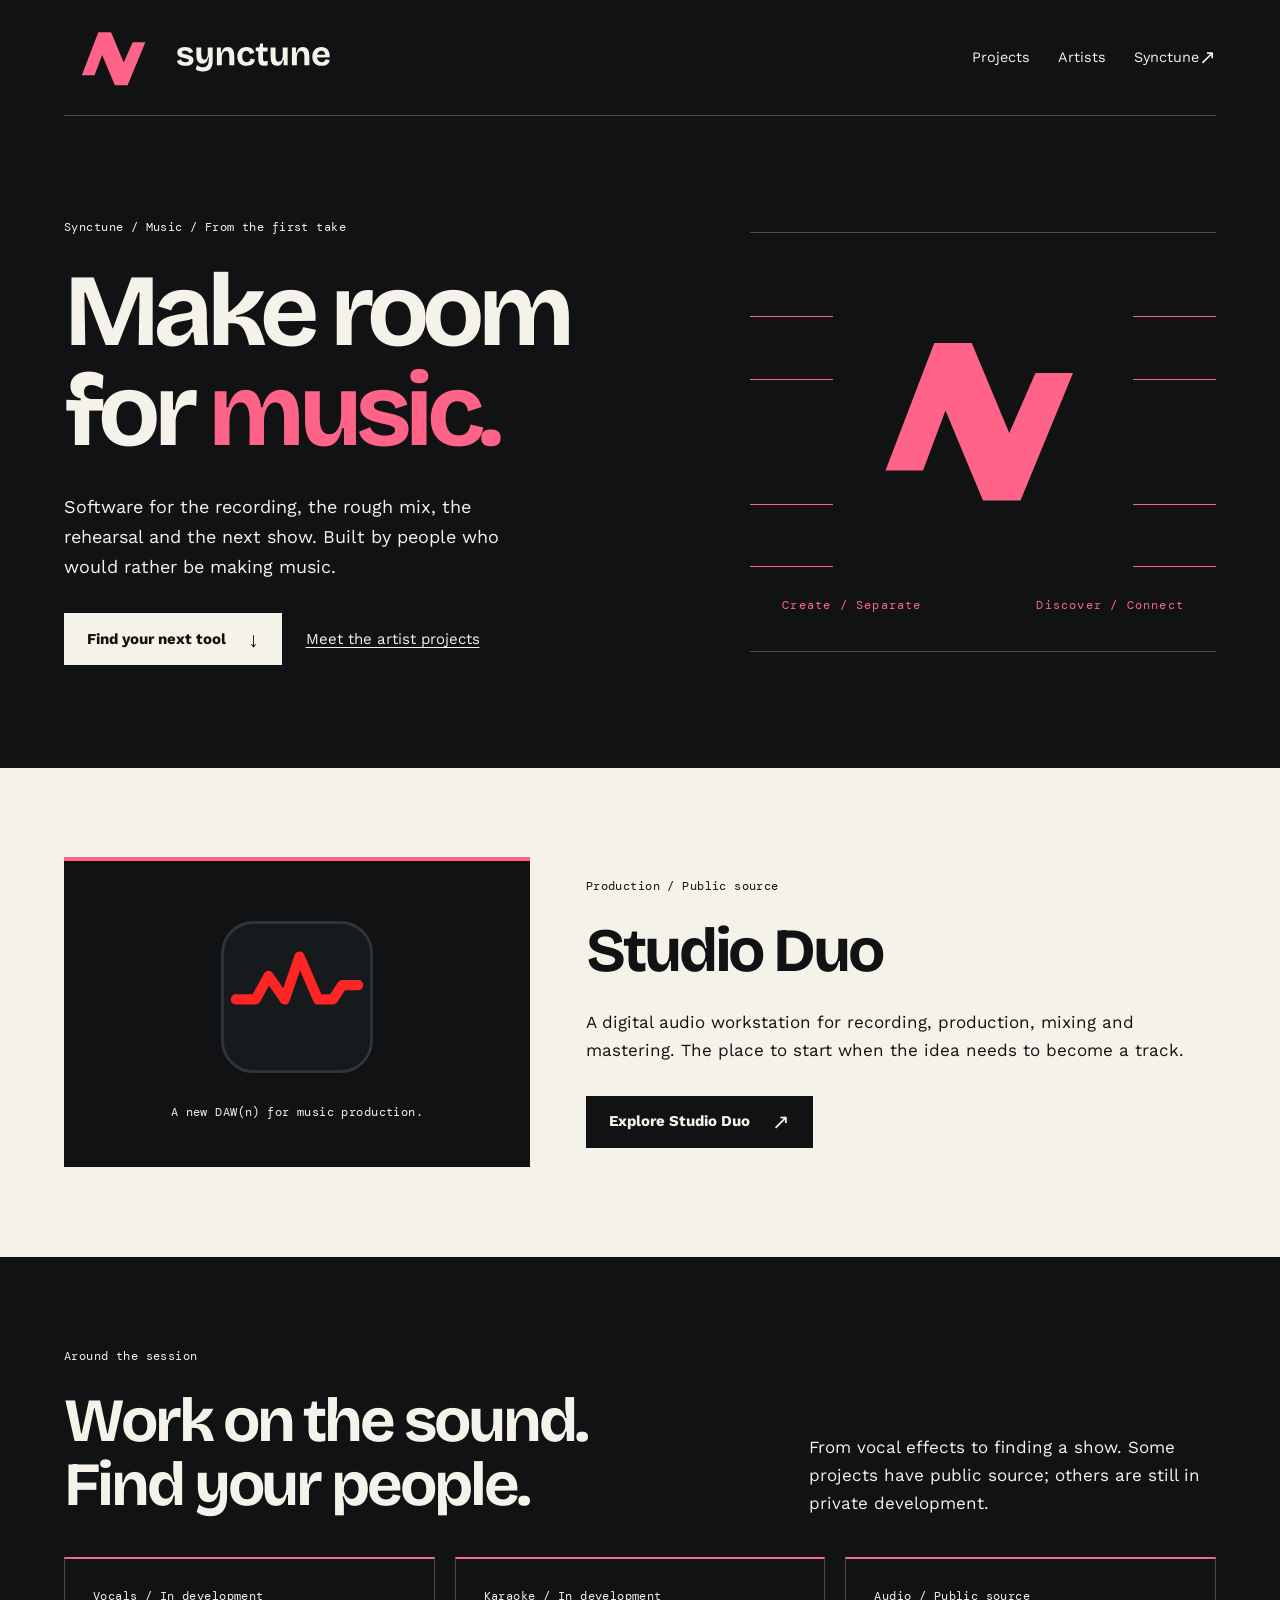
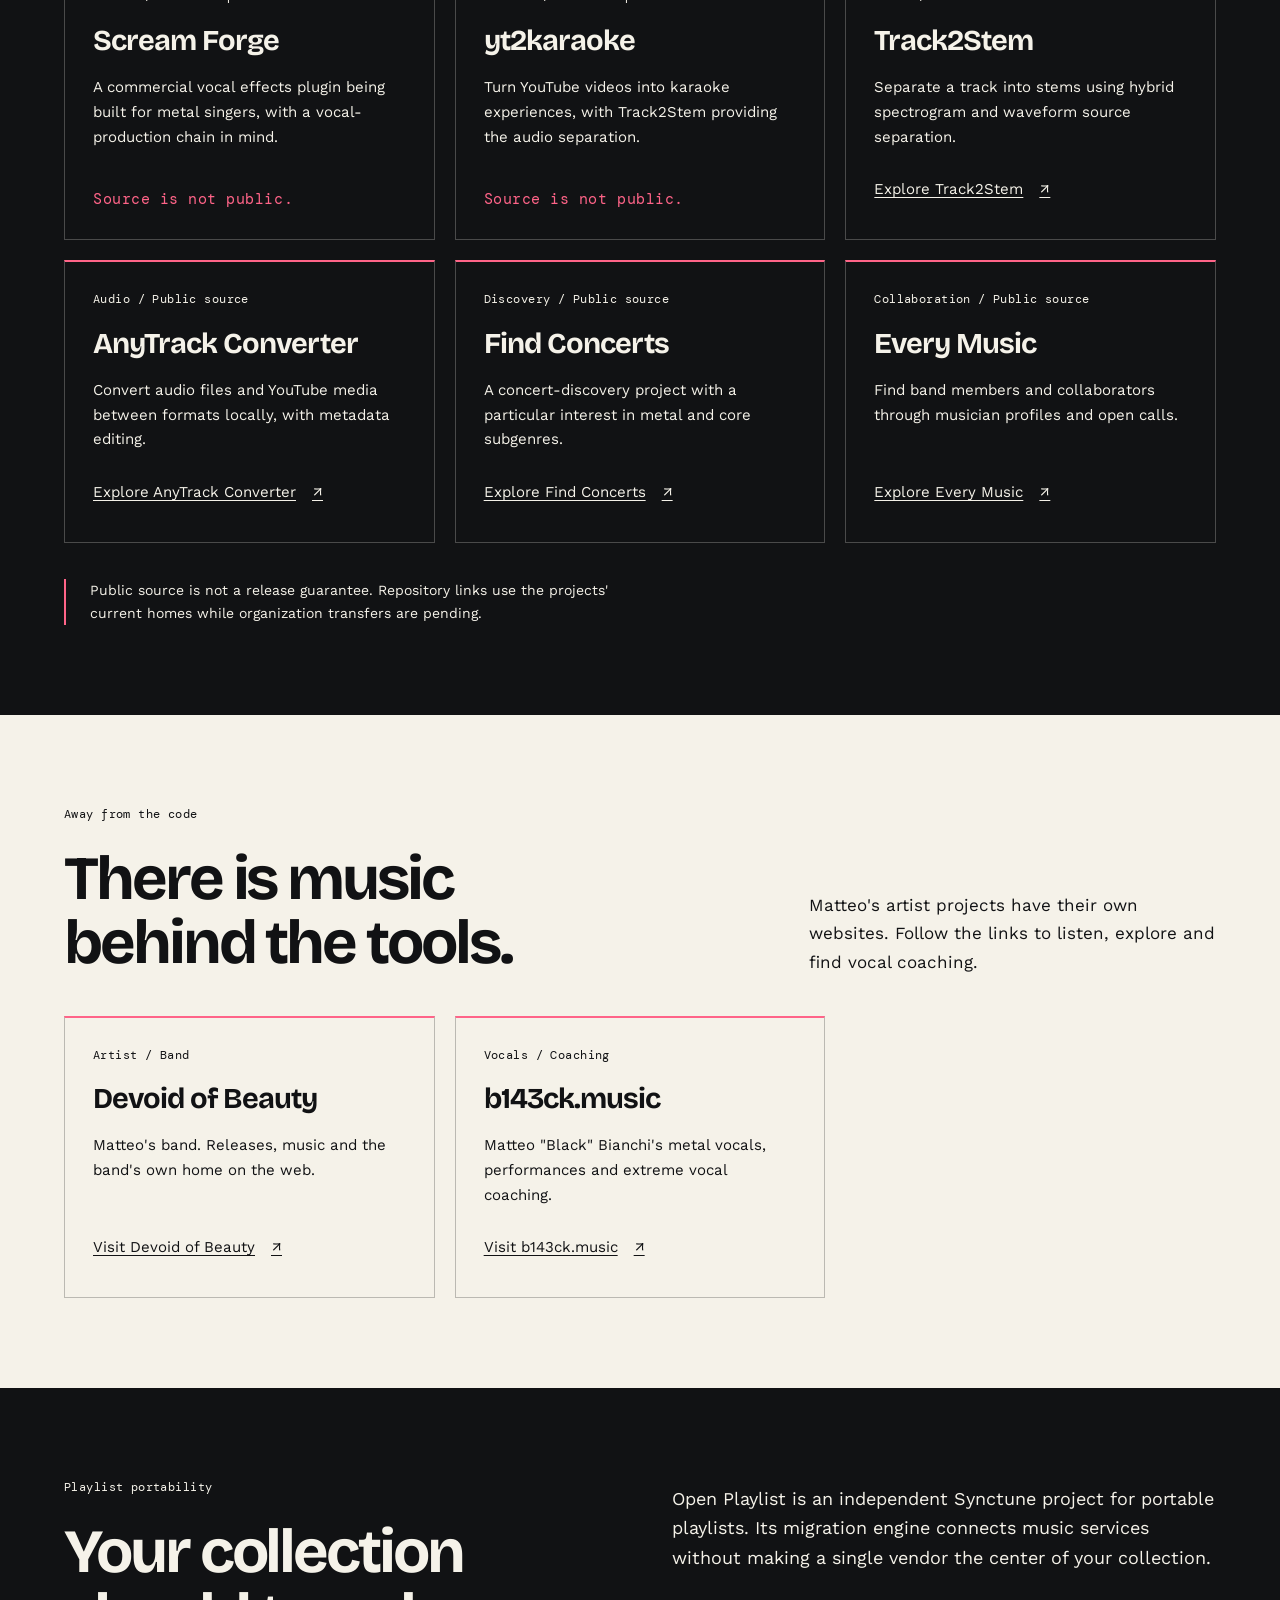
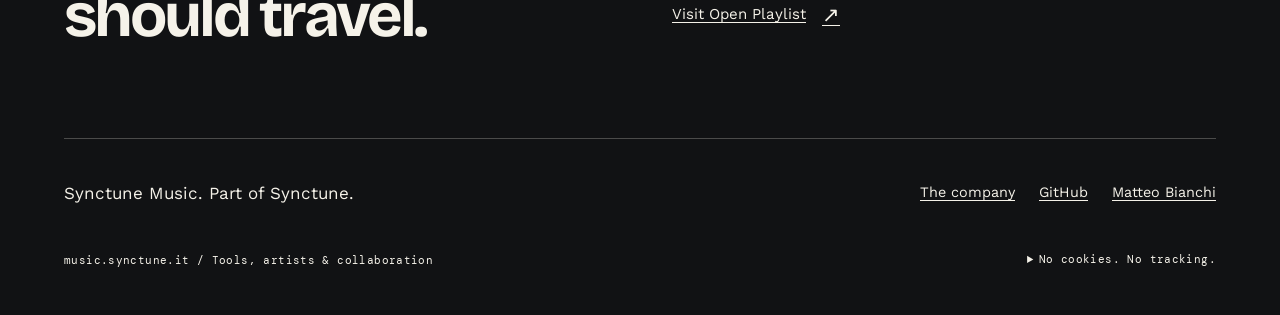
==== index.html @ 40829e93 "Keep branch website focused on its own work" ====
<!doctype html>
<html lang="en">
<head>
  <meta charset="utf-8">
  <meta name="viewport" content="width=device-width, initial-scale=1">
  <meta name="description" content="Synctune Music: software for recording, vocals, stems, concert discovery and collaboration, alongside Matteo Bianchi's artist projects.">
  <meta name="theme-color" content="#111214">
  <meta property="og:type" content="website">
  <meta property="og:title" content="Synctune Music | From the first take">
  <meta property="og:description" content="Tools for making music and finding the people around it. A branch of Synctune.">
  <meta property="og:url" content="https://music.synctune.it/">
  <meta property="og:image" content="https://music.synctune.it/assets/social.png">
  <meta property="og:image:alt" content="Synctune Music's coral Cross-rhythm symbol and wordmark.">
  <link rel="canonical" href="https://music.synctune.it/">
  <link rel="icon" href="assets/favicon.svg" type="image/svg+xml">
  <link rel="apple-touch-icon" href="assets/apple-touch-icon.png">
  <link rel="stylesheet" href="assets/styles.css">
  <link rel="stylesheet" href="assets/brand.css">
  <link rel="preload" href="assets/fonts/BricolageGrotesque-Bold.ttf" as="font" type="font/ttf" crossorigin>
  <title>Synctune Music | From the first take</title>
</head>
<body>
  <a class="skip-link" href="#main">Skip to content</a>
  <header class="site-header wrap">
    <a class="brand" href="index.html"><img src="assets/logo.svg" alt="Synctune Music home" width="881" height="320"></a>
    <nav class="site-nav" aria-label="Main navigation"><a href="#projects">Projects</a><a href="#artists">Artists</a><a href="https://synctune.it">Synctune <span class="arrow" aria-hidden="true">&#8599;</span></a></nav>
  </header>
  <main id="main" tabindex="-1">
    <section class="branch-hero wrap" aria-labelledby="hero-title">
      <div class="hero-copy"><p class="eyebrow">Synctune / Music / From the first take</p><h1 id="hero-title">Make room<br>for <span class="accent">music.</span></h1><p>Software for the recording, the rough mix, the rehearsal and the next show. Built by people who would rather be making music.</p><div class="actions"><a class="button" href="#projects">Find your next tool <span class="arrow" aria-hidden="true">&#8595;</span></a><a class="text-link" href="#artists">Meet the artist projects</a></div></div>
      <div class="hero-art cross-rhythm" aria-hidden="true"><img src="assets/symbol.svg" alt="" width="320" height="320"><div class="art-caption music-label"><span>Create / Separate</span><span>Discover / Connect</span></div></div>
    </section>
    <section id="projects" class="section light" aria-labelledby="studio-title">
      <div class="feature wrap">
        <div class="feature-art" aria-hidden="true"><img src="assets/projects/studio-duo.svg" alt="" width="1024" height="1024"><p class="meta">A new DAW(n) for music production.</p></div>
        <div class="feature-copy"><p class="eyebrow">Production / Public source</p><h2 id="studio-title">Studio Duo</h2><p>A digital audio workstation for recording, production, mixing and mastering. The place to start when the idea needs to become a track.</p><div class="actions"><a class="button" href="https://github.com/mbianchidev/studio-duo">Explore Studio Duo <span class="arrow" aria-hidden="true">&#8599;</span></a></div></div>
      </div>
    </section>
    <section class="section wrap" aria-labelledby="tools-title">
      <div class="section-heading"><div><p class="eyebrow">Around the session</p><h2 id="tools-title">Work on the sound.<br>Find your people.</h2></div><p>From vocal effects to finding a show. Some projects have public source; others are still in private development.</p></div>
      <div class="cards">
        <article class="card"><p class="meta">Vocals / In development</p><h3>Scream Forge</h3><p>A commercial vocal effects plugin being built for metal singers, with a vocal-production chain in mind.</p><p class="availability">Source is not public.</p></article>
        <article class="card"><p class="meta">Karaoke / In development</p><h3>yt2karaoke</h3><p>Turn YouTube videos into karaoke experiences, with Track2Stem providing the audio separation.</p><p class="availability">Source is not public.</p></article>
        <article class="card"><p class="meta">Audio / Public source</p><h3>Track2Stem</h3><p>Separate a track into stems using hybrid spectrogram and waveform source separation.</p><a class="text-link" href="https://github.com/mbianchidev/track2stem">Explore Track2Stem <span aria-hidden="true">&#8599;</span></a></article>
        <article class="card"><p class="meta">Audio / Public source</p><h3>AnyTrack Converter</h3><p>Convert audio files and YouTube media between formats locally, with metadata editing.</p><a class="text-link" href="https://github.com/mbianchidev/anytrack-converter">Explore AnyTrack Converter <span aria-hidden="true">&#8599;</span></a></article>
        <article class="card"><p class="meta">Discovery / Public source</p><h3>Find Concerts</h3><p>A concert-discovery project with a particular interest in metal and core subgenres.</p><a class="text-link" href="https://github.com/mbianchidev/find-concerts-io">Explore Find Concerts <span aria-hidden="true">&#8599;</span></a></article>
        <article class="card"><p class="meta">Collaboration / Public source</p><h3>Every Music</h3><p>Find band members and collaborators through musician profiles and open calls.</p><a class="text-link" href="https://github.com/mbianchidev/every-music">Explore Every Music <span aria-hidden="true">&#8599;</span></a></article>
      </div>
      <p class="note">Public source is not a release guarantee. Repository links use the projects' current homes while organization transfers are pending.</p>
    </section>
    <section id="artists" class="section light" aria-labelledby="artists-title">
      <div class="wrap"><div class="section-heading"><div><p class="eyebrow">Away from the code</p><h2 id="artists-title">There is music<br>behind the tools.</h2></div><p>Matteo's artist projects have their own websites. Follow the links to listen, explore and find vocal coaching.</p></div>
        <div class="cards">
          <article class="card"><p class="meta">Artist / Band</p><h3>Devoid of Beauty</h3><p>Matteo's band. Releases, music and the band's own home on the web.</p><a class="text-link" href="https://devoidofbeauty.com">Visit Devoid of Beauty <span aria-hidden="true">&#8599;</span></a></article>
          <article class="card"><p class="meta">Vocals / Coaching</p><h3>b143ck.music</h3><p>Matteo "Black" Bianchi's metal vocals, performances and extreme vocal coaching.</p><a class="text-link" href="https://synctune-music.github.io/b143ck.music/">Visit b143ck.music <span aria-hidden="true">&#8599;</span></a></article>
        </div>
      </div>
    </section>
    <section class="section wrap" aria-labelledby="playlist-title">
      <div class="split"><div><p class="eyebrow">Playlist portability</p><h2 id="playlist-title">Your collection<br>should travel.</h2></div><div class="split-copy"><p>Open Playlist is an independent Synctune project for portable playlists. Its migration engine connects music services without making a single vendor the center of your collection.</p><a class="text-link" href="https://playlist.synctune.it">Visit Open Playlist <span class="arrow" aria-hidden="true">&#8599;</span></a></div></div>
    </section>
  </main>
  <footer class="site-footer wrap">
    <div class="footer-top"><p>Synctune Music. Part of Synctune.</p><nav class="footer-links" aria-label="Footer navigation"><a href="https://synctune.it">The company</a><a href="https://github.com/synctune-music">GitHub</a><a href="https://mbianchi.dev">Matteo Bianchi</a></nav></div>
    <div class="footer-bottom"><span>music.synctune.it / Tools, artists &amp; collaboration</span><details class="privacy"><summary>No cookies. No tracking.</summary><p>No analytics, cookies or embedded audio/video players load on this page. Fonts and artwork are local. Hosting providers may process standard request data; linked music and artist sites follow their own privacy policies.</p></details></div>
  </footer>
</body>
</html>
---- assets/styles.css ----
@font-face {
  font-family: "Bricolage Grotesque";
  src: url("fonts/BricolageGrotesque-Bold.ttf") format("truetype");
  font-weight: 700;
  font-style: normal;
  font-display: swap;
}

@font-face {
  font-family: "Work Sans";
  src: url("fonts/WorkSans-Regular.ttf") format("truetype");
  font-weight: 400;
  font-style: normal;
  font-display: swap;
}

@font-face {
  font-family: "Work Sans";
  src: url("fonts/WorkSans-Bold.ttf") format("truetype");
  font-weight: 700;
  font-style: normal;
  font-display: swap;
}

@font-face {
  font-family: "DM Mono";
  src: url("fonts/DMMono-Regular.ttf") format("truetype");
  font-weight: 400;
  font-style: normal;
  font-display: swap;
}

:root {
  color-scheme: dark;
  --ink: #111214;
  --paper: #F5F2E9;
  --rule: rgb(245 242 233 / 25%);
  --gutter: clamp(20px, 5vw, 80px);
  font-family: "Work Sans", sans-serif;
  font-synthesis: none;
  color: var(--paper);
  background: var(--ink);
}

* { box-sizing: border-box; }

html { scroll-padding-top: 24px; }

body {
  margin: 0;
  font-size: 17px;
  line-height: 1.65;
}

::selection {
  color: var(--ink);
  background: var(--signal);
}

a {
  color: inherit;
  text-underline-offset: 0.22em;
  text-decoration-thickness: 1px;
}

:focus-visible {
  outline: 3px solid currentColor;
  outline-offset: 6px;
}

img {
  display: block;
  max-width: 100%;
  height: auto;
}

h1,
h2,
h3,
p,
figure { margin: 0; }

h1,
h2,
h3 {
  font-family: "Bricolage Grotesque", sans-serif;
  font-weight: 700;
  text-wrap: balance;
}

h1 {
  font-size: clamp(3.75rem, 8vw, 7.5rem);
  line-height: 0.98;
  letter-spacing: -0.065em;
}

h2 {
  font-size: clamp(2.4rem, 4.8vw, 4.5rem);
  line-height: 1.04;
  letter-spacing: -0.05em;
}

h3 {
  font-size: 1.8rem;
  line-height: 1.12;
  letter-spacing: -0.035em;
}

p { max-width: 62ch; }
p + p { margin-top: 1rem; }

.wrap {
  width: min(1280px, calc(100% - var(--gutter) * 2));
  margin-inline: auto;
}

.skip-link {
  position: absolute;
  z-index: 10;
  top: 12px;
  left: var(--gutter);
  padding: 12px 20px;
  color: var(--ink);
  background: var(--paper);
  transform: translateY(-160%);
}

.skip-link:focus { transform: none; }

.site-header {
  display: flex;
  justify-content: space-between;
  align-items: center;
  gap: 20px;
  min-height: 116px;
  border-bottom: 1px solid var(--rule);
}

.brand {
  display: block;
  flex: 0 0 auto;
  width: 280px;
}

.site-nav {
  display: flex;
  flex-wrap: wrap;
  align-items: center;
  gap: 8px 28px;
}

.site-nav a,
.footer-links a {
  display: inline-flex;
  align-items: center;
  min-height: 44px;
  font-size: 0.9rem;
}

.site-nav a { text-decoration: none; }
.site-nav a:hover { color: var(--signal); text-decoration: underline; }

.eyebrow,
.meta,
.art-caption,
.availability,
.footer-bottom {
  font-family: "DM Mono", monospace;
  font-size: 0.75rem;
  font-weight: 400;
  letter-spacing: 0.035em;
  line-height: 1.6;
}

.eyebrow { margin-bottom: 24px; }
.accent { color: var(--signal); }

.branch-hero {
  display: grid;
  grid-template-columns: 1.15fr 0.85fr;
  align-items: center;
  gap: 56px;
  padding-block: clamp(56px, 8vw, 112px);
}

.hero-copy > p:not(.eyebrow) {
  max-width: 44ch;
  margin-top: 30px;
  font-size: 1.125rem;
}

.actions {
  display: flex;
  align-items: center;
  flex-wrap: wrap;
  gap: 12px 24px;
  margin-top: 32px;
}

.button {
  display: inline-flex;
  align-items: center;
  justify-content: center;
  gap: 22px;
  min-height: 52px;
  padding: 12px 22px;
  border: 1px solid var(--paper);
  color: var(--ink);
  background: var(--paper);
  font-size: 0.94rem;
  font-weight: 700;
  line-height: 1.4;
  text-decoration: none;
}

.button:hover {
  border-color: var(--signal);
  background: var(--signal);
}

.light .button {
  border-color: var(--ink);
  color: var(--paper);
  background: var(--ink);
}

.light .button:hover {
  color: var(--ink);
  background: var(--paper);
}

.text-link {
  display: inline-flex;
  align-items: center;
  gap: 16px;
  min-height: 44px;
  font-size: 0.94rem;
}

.arrow {
  display: inline-block;
  flex: 0 0 auto;
  font-family: sans-serif;
  font-size: 1.4em;
  line-height: 1;
}

.hero-art {
  position: relative;
  display: flex;
  flex-direction: column;
  align-items: center;
  justify-content: center;
  min-height: 420px;
  padding: 32px;
  border-block: 1px solid var(--rule);
  isolation: isolate;
}

.hero-art > img {
  z-index: 1;
  width: min(100%, 300px);
}

.art-caption {
  z-index: 1;
  display: flex;
  justify-content: space-between;
  flex-wrap: wrap;
  gap: 12px;
  width: 100%;
  margin-top: 28px;
}

.section { padding-block: clamp(56px, 7vw, 96px); }

.light {
  color-scheme: light;
  --rule: rgb(17 18 20 / 25%);
  color: var(--ink);
  background: var(--paper);
}

.section-heading {
  display: flex;
  align-items: end;
  justify-content: space-between;
  gap: 32px;
  margin-bottom: 40px;
}

.section-heading h2 { max-width: 17ch; }
.section-heading > p { max-width: 37ch; }

.feature {
  display: grid;
  grid-template-columns: 0.85fr 1.15fr;
  align-items: center;
  gap: 56px;
}

.feature-art {
  display: flex;
  flex-direction: column;
  align-items: center;
  justify-content: center;
  min-height: 310px;
  padding: 32px;
  border-top: 4px solid var(--signal);
  color: var(--paper);
  background: var(--ink);
}

.feature-art img { width: 180px; }
.feature-art .meta { margin-top: 16px; }

.feature-type {
  color: var(--signal);
  font-family: "Bricolage Grotesque", sans-serif;
  font-size: clamp(5rem, 12vw, 10rem);
  line-height: 1;
  letter-spacing: -0.07em;
}

.feature-copy h2 { margin-bottom: 24px; }
.feature-copy .meta { margin-bottom: 16px; }

.cards {
  display: grid;
  grid-template-columns: repeat(3, minmax(0, 1fr));
  gap: 20px;
}

.card {
  display: flex;
  flex-direction: column;
  align-items: start;
  gap: 18px;
  min-height: 272px;
  padding: 28px;
  border: 1px solid var(--rule);
  border-top: 2px solid var(--signal);
}

.card h3 { overflow-wrap: anywhere; }
.card p:not(.meta) { font-size: 0.94rem; }
.card > a,
.card > .availability { margin-top: auto; }
.availability { padding-top: 8px; color: var(--signal); }
.light .availability { color: var(--ink); }

.split {
  display: grid;
  grid-template-columns: 1fr 1fr;
  gap: 64px;
  align-items: start;
}

.split h2 { max-width: 14ch; }
.split-copy { padding-top: 6px; }
.split-copy > p { font-size: 1.125rem; }
.split-copy .text-link { margin-top: 20px; }

.note {
  margin-top: 36px;
  padding-left: 24px;
  border-left: 2px solid var(--signal);
  font-size: 0.875rem;
}

.service-list {
  display: grid;
  grid-template-columns: 1fr 1fr;
  gap: 0 40px;
  padding: 0;
  margin: 32px 0 0;
  list-style: none;
}

.service-list li {
  padding-block: 18px;
  border-top: 1px solid var(--rule);
}

.service-list strong {
  display: block;
  font-family: "Bricolage Grotesque", sans-serif;
  font-size: 1.25rem;
  line-height: 1.3;
}

.service-list span { display: block; margin-top: 8px; font-size: 0.94rem; }

.contact-band {
  display: flex;
  align-items: center;
  flex-wrap: wrap;
  justify-content: space-between;
  gap: 32px;
  padding-block: 48px;
  border-top: 1px solid var(--rule);
}

.contact-band h2 { max-width: 17ch; }

.site-footer {
  padding-block: 32px;
  border-top: 1px solid var(--rule);
}

.footer-top,
.footer-bottom {
  display: flex;
  flex-wrap: wrap;
  justify-content: space-between;
  align-items: center;
  gap: 16px 32px;
}

.footer-top { margin-bottom: 24px; }
.footer-links { display: flex; flex-wrap: wrap; gap: 4px 24px; }
.footer-bottom { font-size: 0.6875rem; }
.footer-bottom > a { display: inline-flex; align-items: center; min-height: 44px; }

.privacy { max-width: 65ch; }
.privacy summary { cursor: pointer; min-height: 44px; padding-block: 12px; }
.privacy p { margin-block: 8px 20px; font-family: "Work Sans", sans-serif; font-size: 0.875rem; letter-spacing: normal; }

@media (max-width: 1000px) {
  .branch-hero { gap: 32px; }
  h1 { font-size: clamp(3.5rem, 8vw, 6rem); }
  .hero-art { min-height: 350px; padding: 20px; }
  .cards { grid-template-columns: repeat(2, minmax(0, 1fr)); }
  .feature { gap: 32px; }
  .split { gap: 32px; }
}

@media (max-width: 700px) {
  .site-header { flex-direction: column; align-items: start; gap: 0; padding-bottom: 16px; }
  .brand { width: 248px; margin-left: -8px; }
  .site-nav { width: 100%; justify-content: space-between; gap: 8px 16px; }
  .site-nav a { font-size: 0.875rem; }
  .branch-hero { grid-template-columns: 1fr; gap: 44px; }
  h1 { font-size: clamp(3.5rem, 12.5vw, 5.5rem); }
  .hero-art { min-height: 320px; }
  .hero-art > img { width: 220px; }
  .cards,
  .feature,
  .split,
  .service-list { grid-template-columns: 1fr; }
  .section-heading { flex-direction: column; align-items: start; }
  .feature-art { min-height: 260px; }
  .card { min-height: 230px; }
  .contact-band .button { max-width: 100%; }
}

@media (prefers-reduced-motion: no-preference) {
  .button { transition: background-color 160ms ease, border-color 160ms ease; }
}

@media print {
  :root { color-scheme: light; color: #111214; background: white; }
  .site-header, .site-footer, .hero-art { display: none; }
  .branch-hero { display: block; }
  .accent, .availability { color: #111214; }
  .cards { grid-template-columns: 1fr 1fr; }
  .card { break-inside: avoid; border-color: #111214; }
}
---- assets/brand.css ----
:root { --signal: #FF6488; }

.cross-rhythm::before,
.cross-rhythm::after {
  content: "";
  position: absolute;
  z-index: -1;
  inset: 20% 0;
  border-block: 1px solid var(--signal);
}

.cross-rhythm::after { inset-block: 35%; }
.cross-rhythm > img { background: var(--ink); }
.cross-rhythm .art-caption { color: var(--signal); }
.music-label { letter-spacing: 0.1em; }
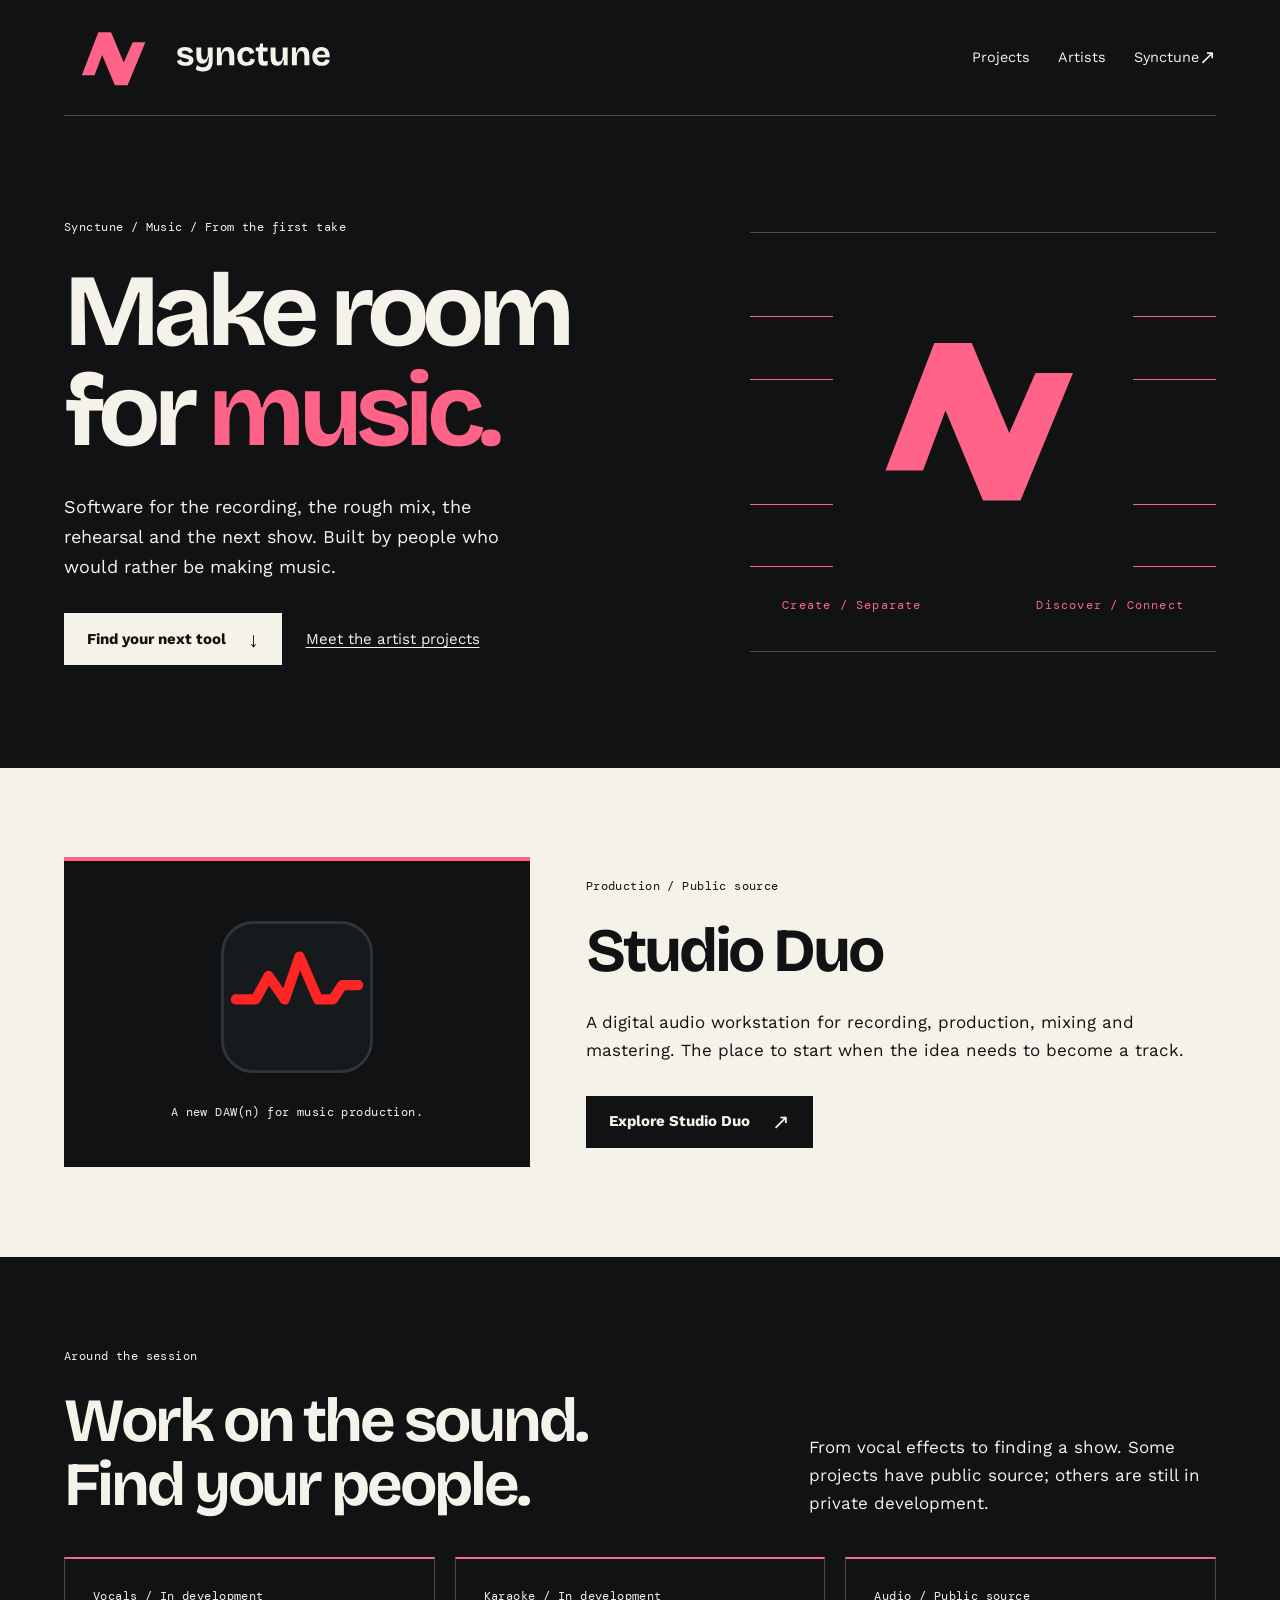
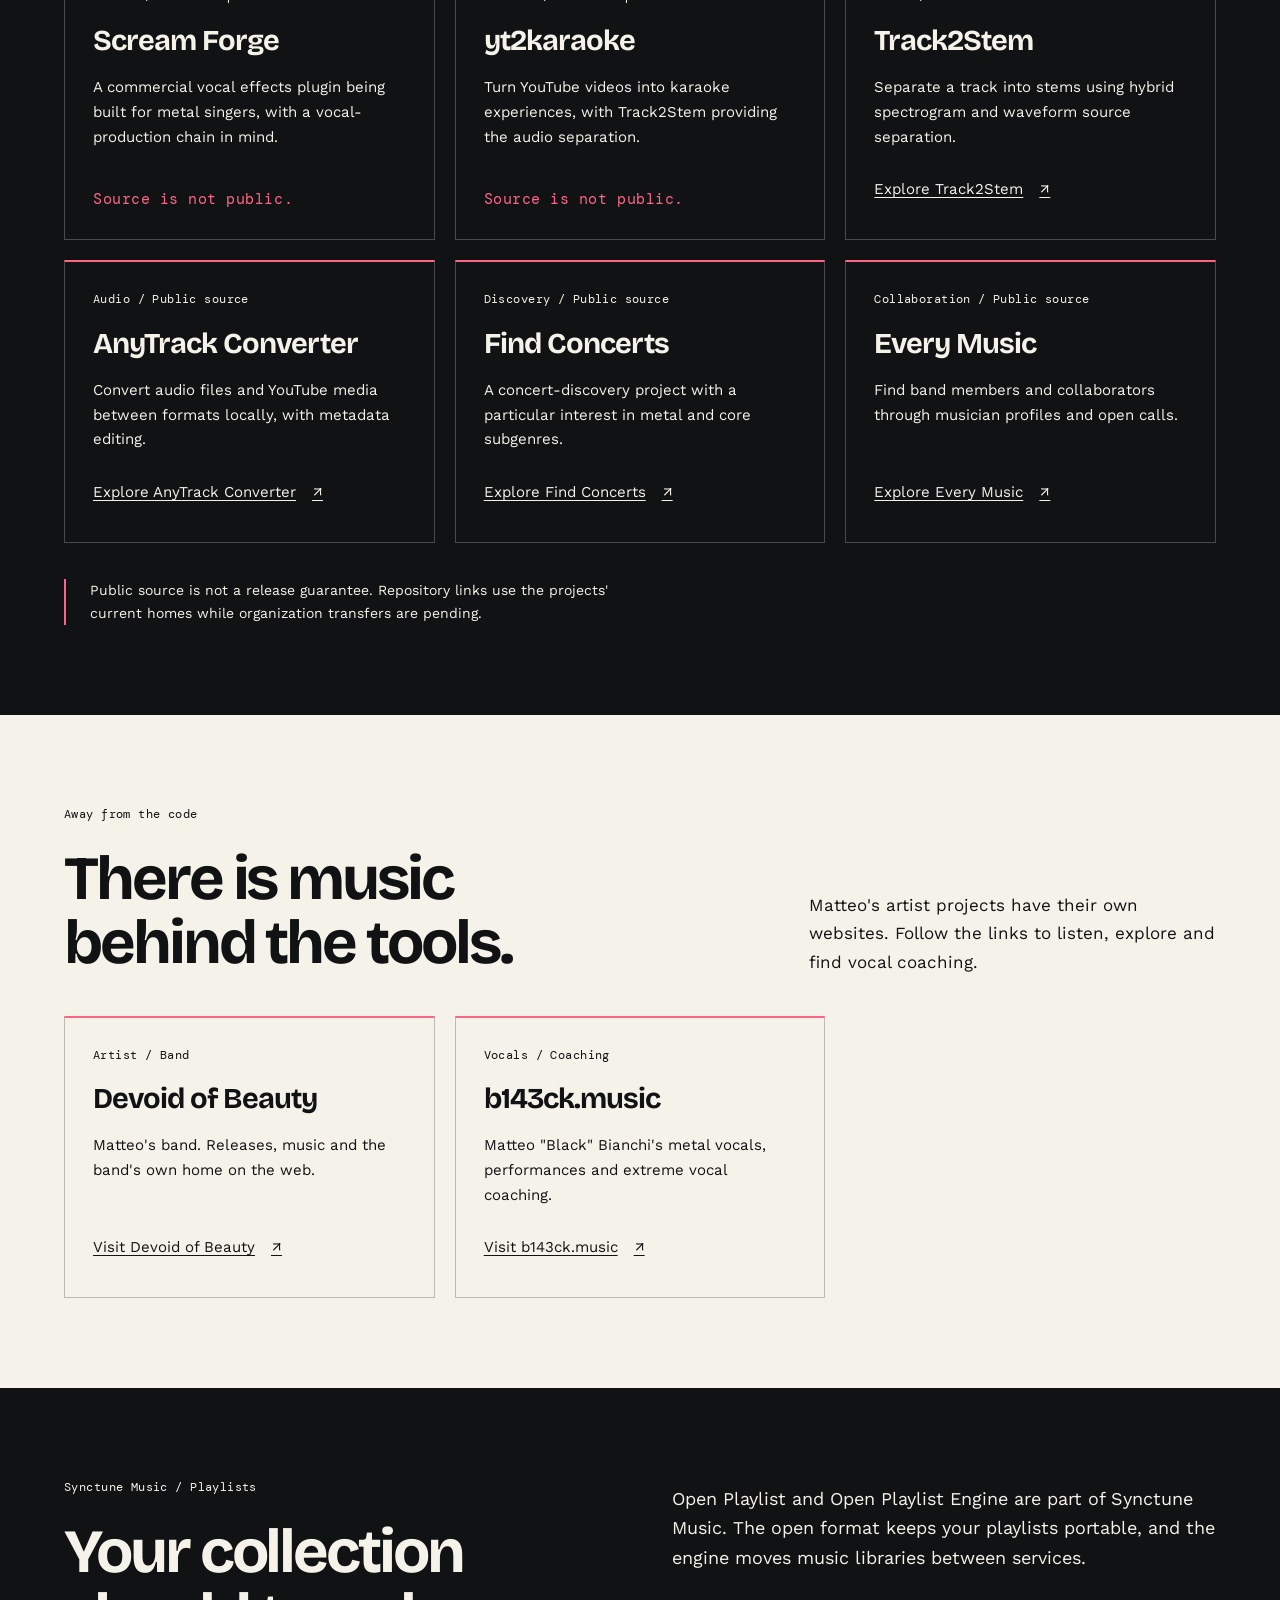
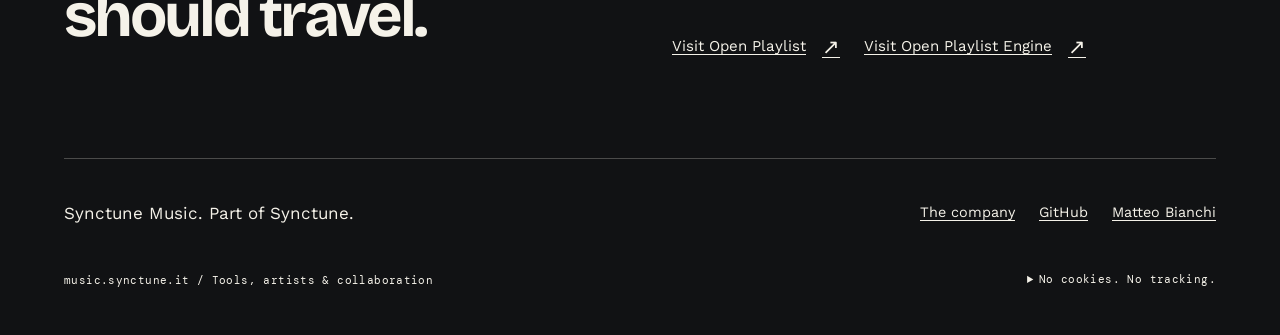
==== commit b3fdf564: "Include Open Playlist and its engine in Synctune Music" ====
--- a/index.html
+++ b/index.html
@@ -3,7 +3,7 @@
 <head>
   <meta charset="utf-8">
   <meta name="viewport" content="width=device-width, initial-scale=1">
-  <meta name="description" content="Synctune Music: software for recording, vocals, stems, concert discovery and collaboration, alongside Matteo Bianchi's artist projects.">
+  <meta name="description" content="Synctune Music: software for recording, vocals, stems, portable playlists, concert discovery and collaboration, alongside Matteo Bianchi's artist projects.">
   <meta name="theme-color" content="#111214">
   <meta property="og:type" content="website">
   <meta property="og:title" content="Synctune Music | From the first take">
@@ -57,7 +57,7 @@
       </div>
     </section>
     <section class="section wrap" aria-labelledby="playlist-title">
-      <div class="split"><div><p class="eyebrow">Playlist portability</p><h2 id="playlist-title">Your collection<br>should travel.</h2></div><div class="split-copy"><p>Open Playlist is an independent Synctune project for portable playlists. Its migration engine connects music services without making a single vendor the center of your collection.</p><a class="text-link" href="https://playlist.synctune.it">Visit Open Playlist <span class="arrow" aria-hidden="true">&#8599;</span></a></div></div>
+      <div class="split"><div><p class="eyebrow">Synctune Music / Playlists</p><h2 id="playlist-title">Your collection<br>should travel.</h2></div><div class="split-copy"><p>Open Playlist and Open Playlist Engine are part of Synctune Music. The open format keeps your playlists portable, and the engine moves music libraries between services.</p><div class="actions"><a class="text-link" href="https://open-playlist.synctune.it">Visit Open Playlist <span class="arrow" aria-hidden="true">&#8599;</span></a><a class="text-link" href="https://op-engine.synctune.it">Visit Open Playlist Engine <span class="arrow" aria-hidden="true">&#8599;</span></a></div></div></div>
     </section>
   </main>
   <footer class="site-footer wrap">
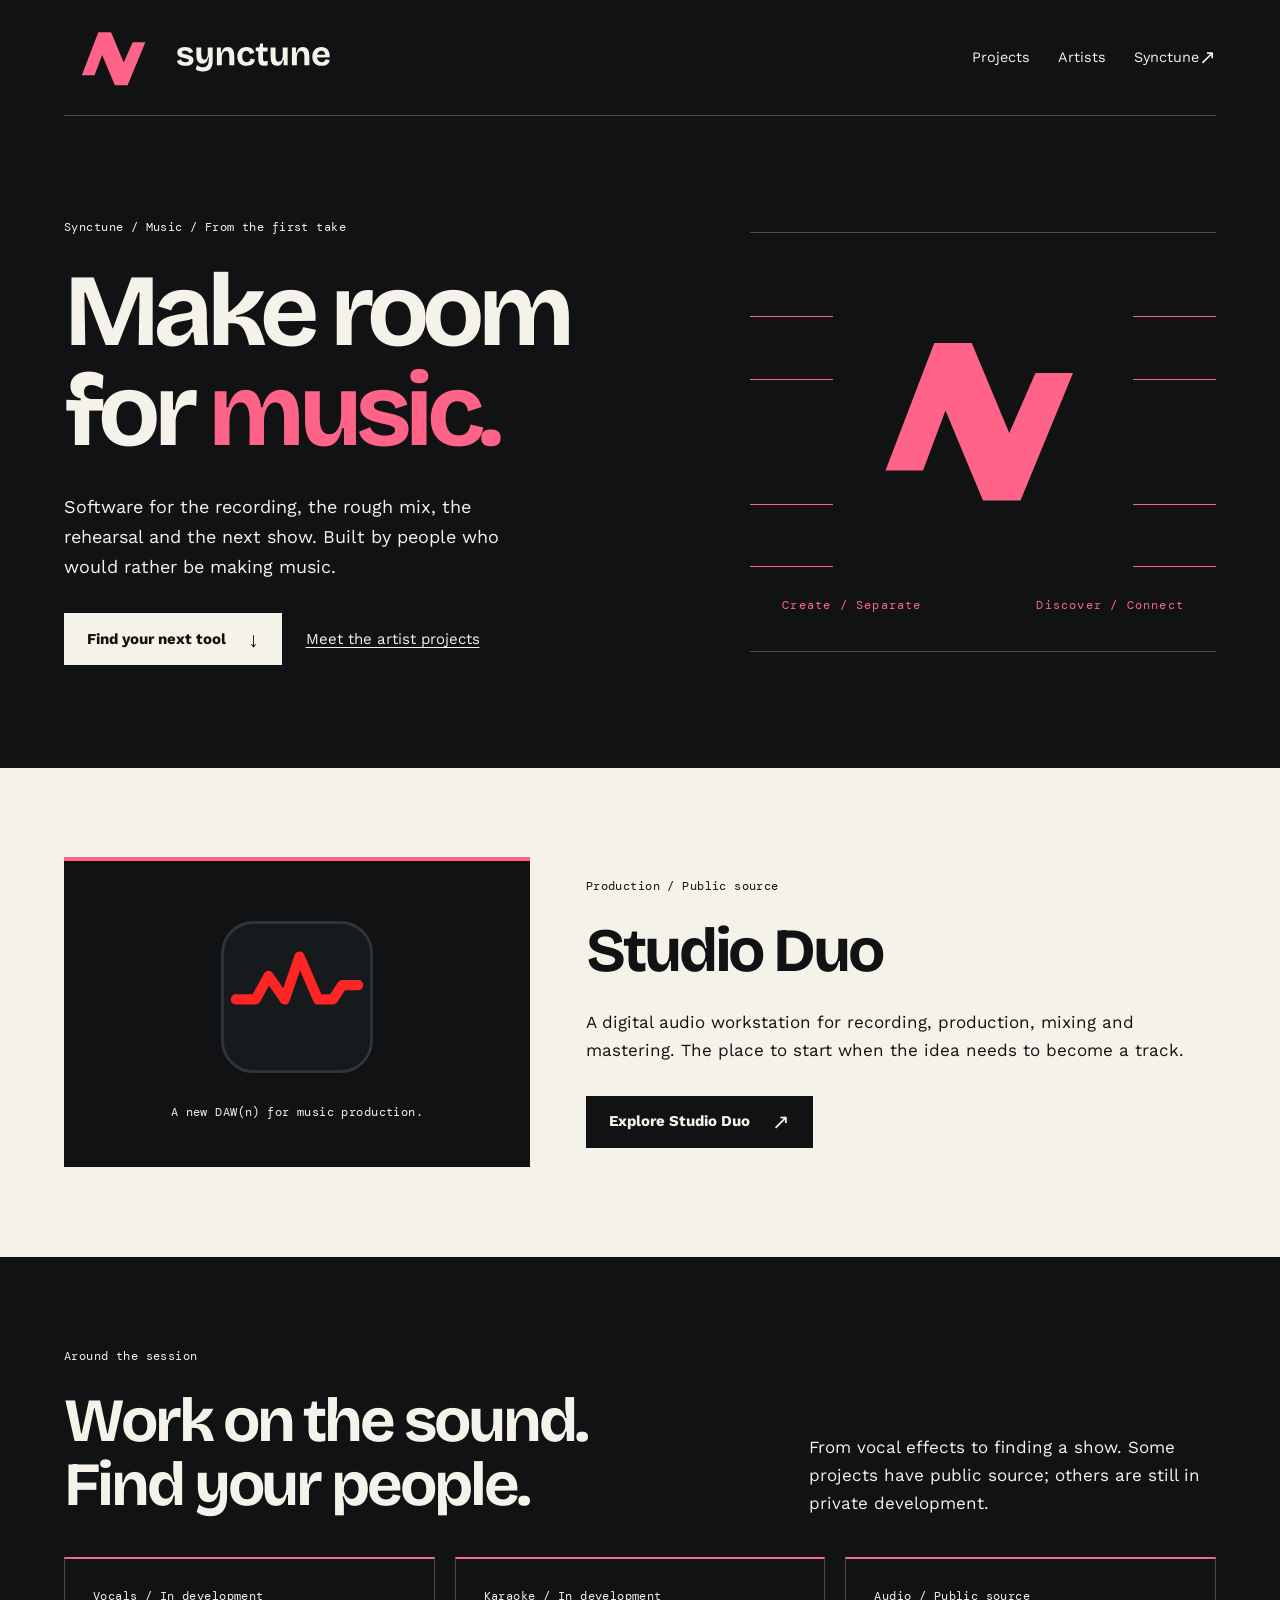
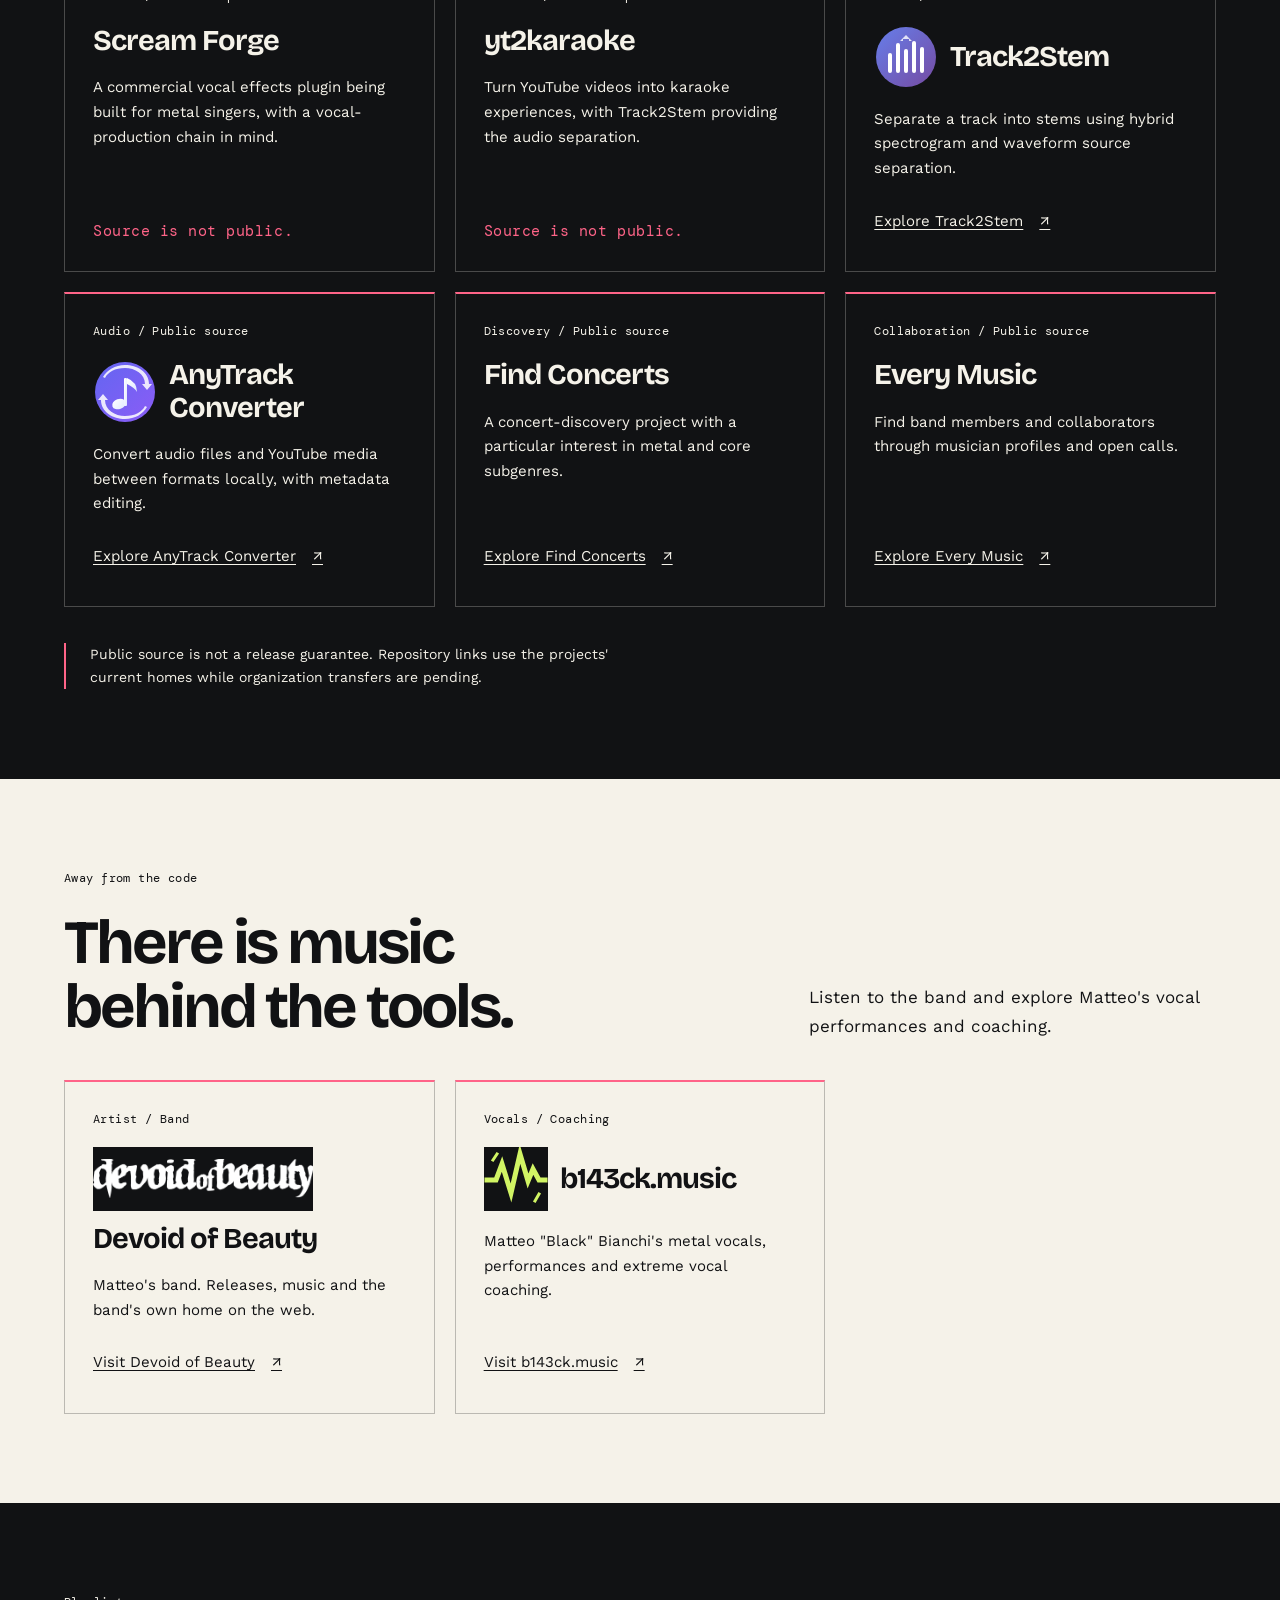
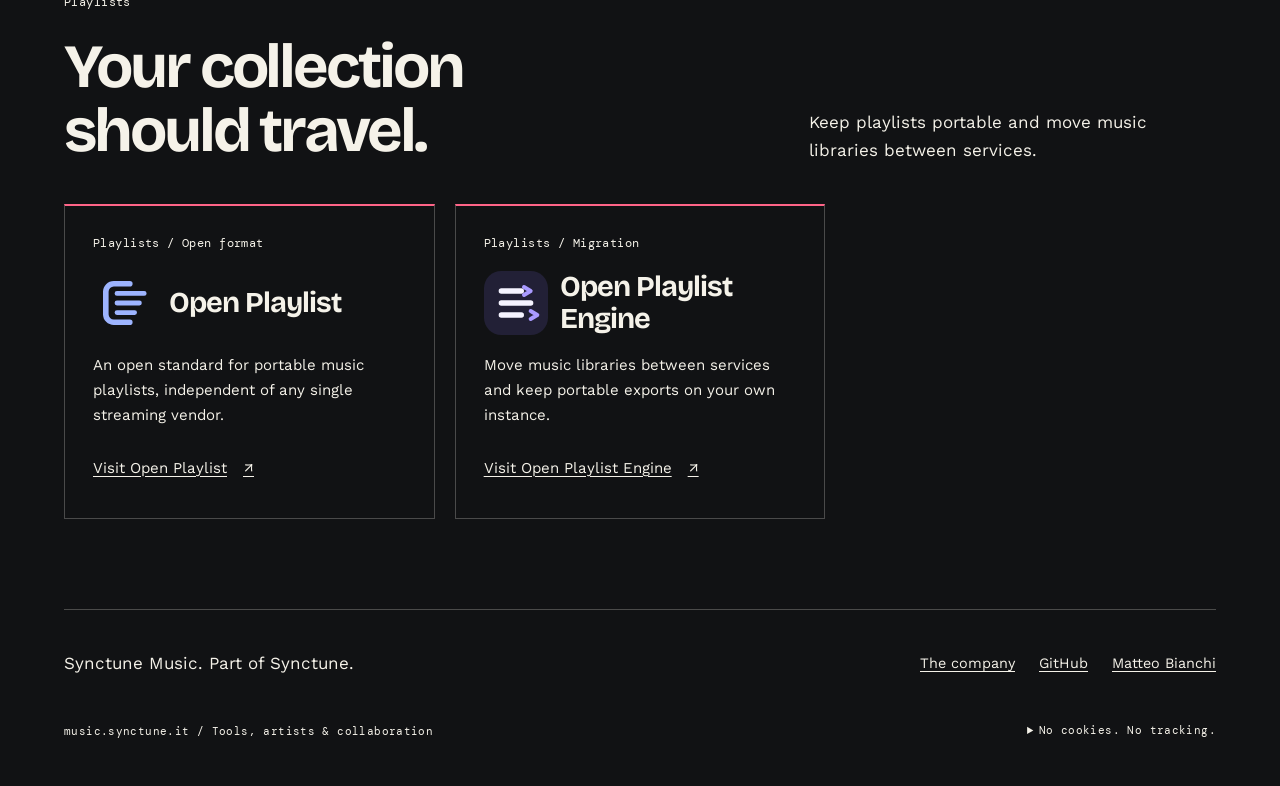
==== commit 3d0c5312: "Show real Music and artist logos in the portfolio" ====
--- a/index.html
+++ b/index.html
@@ -41,23 +41,27 @@
       <div class="cards">
         <article class="card"><p class="meta">Vocals / In development</p><h3>Scream Forge</h3><p>A commercial vocal effects plugin being built for metal singers, with a vocal-production chain in mind.</p><p class="availability">Source is not public.</p></article>
         <article class="card"><p class="meta">Karaoke / In development</p><h3>yt2karaoke</h3><p>Turn YouTube videos into karaoke experiences, with Track2Stem providing the audio separation.</p><p class="availability">Source is not public.</p></article>
-        <article class="card"><p class="meta">Audio / Public source</p><h3>Track2Stem</h3><p>Separate a track into stems using hybrid spectrogram and waveform source separation.</p><a class="text-link" href="https://github.com/mbianchidev/track2stem">Explore Track2Stem <span aria-hidden="true">&#8599;</span></a></article>
-        <article class="card"><p class="meta">Audio / Public source</p><h3>AnyTrack Converter</h3><p>Convert audio files and YouTube media between formats locally, with metadata editing.</p><a class="text-link" href="https://github.com/mbianchidev/anytrack-converter">Explore AnyTrack Converter <span aria-hidden="true">&#8599;</span></a></article>
+        <article class="card"><p class="meta">Audio / Public source</p><div class="project-title"><img src="assets/projects/track2stem.svg" alt="" width="64" height="64" loading="lazy"><h3>Track2Stem</h3></div><p>Separate a track into stems using hybrid spectrogram and waveform source separation.</p><a class="text-link" href="https://github.com/mbianchidev/track2stem">Explore Track2Stem <span aria-hidden="true">&#8599;</span></a></article>
+        <article class="card"><p class="meta">Audio / Public source</p><div class="project-title"><img src="assets/projects/anytrack-converter.svg" alt="" width="64" height="64" loading="lazy"><h3>AnyTrack Converter</h3></div><p>Convert audio files and YouTube media between formats locally, with metadata editing.</p><a class="text-link" href="https://github.com/mbianchidev/anytrack-converter">Explore AnyTrack Converter <span aria-hidden="true">&#8599;</span></a></article>
         <article class="card"><p class="meta">Discovery / Public source</p><h3>Find Concerts</h3><p>A concert-discovery project with a particular interest in metal and core subgenres.</p><a class="text-link" href="https://github.com/mbianchidev/find-concerts-io">Explore Find Concerts <span aria-hidden="true">&#8599;</span></a></article>
         <article class="card"><p class="meta">Collaboration / Public source</p><h3>Every Music</h3><p>Find band members and collaborators through musician profiles and open calls.</p><a class="text-link" href="https://github.com/mbianchidev/every-music">Explore Every Music <span aria-hidden="true">&#8599;</span></a></article>
       </div>
       <p class="note">Public source is not a release guarantee. Repository links use the projects' current homes while organization transfers are pending.</p>
     </section>
     <section id="artists" class="section light" aria-labelledby="artists-title">
-      <div class="wrap"><div class="section-heading"><div><p class="eyebrow">Away from the code</p><h2 id="artists-title">There is music<br>behind the tools.</h2></div><p>Matteo's artist projects have their own websites. Follow the links to listen, explore and find vocal coaching.</p></div>
+      <div class="wrap"><div class="section-heading"><div><p class="eyebrow">Away from the code</p><h2 id="artists-title">There is music<br>behind the tools.</h2></div><p>Listen to the band and explore Matteo's vocal performances and coaching.</p></div>
         <div class="cards">
-          <article class="card"><p class="meta">Artist / Band</p><h3>Devoid of Beauty</h3><p>Matteo's band. Releases, music and the band's own home on the web.</p><a class="text-link" href="https://devoidofbeauty.com">Visit Devoid of Beauty <span aria-hidden="true">&#8599;</span></a></article>
-          <article class="card"><p class="meta">Vocals / Coaching</p><h3>b143ck.music</h3><p>Matteo "Black" Bianchi's metal vocals, performances and extreme vocal coaching.</p><a class="text-link" href="https://synctune-music.github.io/b143ck.music/">Visit b143ck.music <span aria-hidden="true">&#8599;</span></a></article>
+          <article class="card"><p class="meta">Artist / Band</p><div class="project-title logo-wordmark"><img src="assets/projects/devoid-of-beauty.avif" alt="" width="2000" height="358" loading="lazy"><h3>Devoid of Beauty</h3></div><p>Matteo's band. Releases, music and the band's own home on the web.</p><a class="text-link" href="https://devoidofbeauty.com">Visit Devoid of Beauty <span aria-hidden="true">&#8599;</span></a></article>
+          <article class="card"><p class="meta">Vocals / Coaching</p><div class="project-title"><img src="assets/projects/b143ck.svg" alt="" width="64" height="64" loading="lazy"><h3>b143ck.music</h3></div><p>Matteo "Black" Bianchi's metal vocals, performances and extreme vocal coaching.</p><a class="text-link" href="https://synctune-music.github.io/b143ck.music/">Visit b143ck.music <span aria-hidden="true">&#8599;</span></a></article>
         </div>
       </div>
     </section>
     <section class="section wrap" aria-labelledby="playlist-title">
-      <div class="split"><div><p class="eyebrow">Synctune Music / Playlists</p><h2 id="playlist-title">Your collection<br>should travel.</h2></div><div class="split-copy"><p>Open Playlist and Open Playlist Engine are part of Synctune Music. The open format keeps your playlists portable, and the engine moves music libraries between services.</p><div class="actions"><a class="text-link" href="https://open-playlist.synctune.it">Visit Open Playlist <span class="arrow" aria-hidden="true">&#8599;</span></a><a class="text-link" href="https://op-engine.synctune.it">Visit Open Playlist Engine <span class="arrow" aria-hidden="true">&#8599;</span></a></div></div></div>
+      <div class="section-heading"><div><p class="eyebrow">Playlists</p><h2 id="playlist-title">Your collection<br>should travel.</h2></div><p>Keep playlists portable and move music libraries between services.</p></div>
+      <div class="cards">
+        <article class="card"><p class="meta">Playlists / Open format</p><div class="project-title"><img src="assets/projects/open-playlist.svg" alt="" width="320" height="320" loading="lazy"><h3>Open Playlist</h3></div><p>An open standard for portable music playlists, independent of any single streaming vendor.</p><a class="text-link" href="https://open-playlist.synctune.it">Visit Open Playlist <span aria-hidden="true">&#8599;</span></a></article>
+        <article class="card"><p class="meta">Playlists / Migration</p><div class="project-title"><img src="assets/projects/open-playlist-engine.svg" alt="" width="48" height="48" loading="lazy"><h3>Open Playlist Engine</h3></div><p>Move music libraries between services and keep portable exports on your own instance.</p><a class="text-link" href="https://op-engine.synctune.it">Visit Open Playlist Engine <span aria-hidden="true">&#8599;</span></a></article>
+      </div>
     </section>
   </main>
   <footer class="site-footer wrap">
--- a/assets/styles.css
+++ b/assets/styles.css
@@ -343,6 +343,32 @@
 }
 
 .card h3 { overflow-wrap: anywhere; }
+
+.project-title {
+  display: flex;
+  align-items: center;
+  gap: 12px;
+  min-width: 0;
+}
+
+.project-title img {
+  flex: 0 0 64px;
+  width: 64px;
+  height: 64px;
+  object-fit: contain;
+  background: var(--ink);
+}
+
+.project-title.logo-wordmark {
+  align-items: start;
+  flex-direction: column;
+}
+
+.project-title.logo-wordmark img {
+  flex: none;
+  width: min(220px, 100%);
+}
+
 .card p:not(.meta) { font-size: 0.94rem; }
 .card > a,
 .card > .availability { margin-top: auto; }
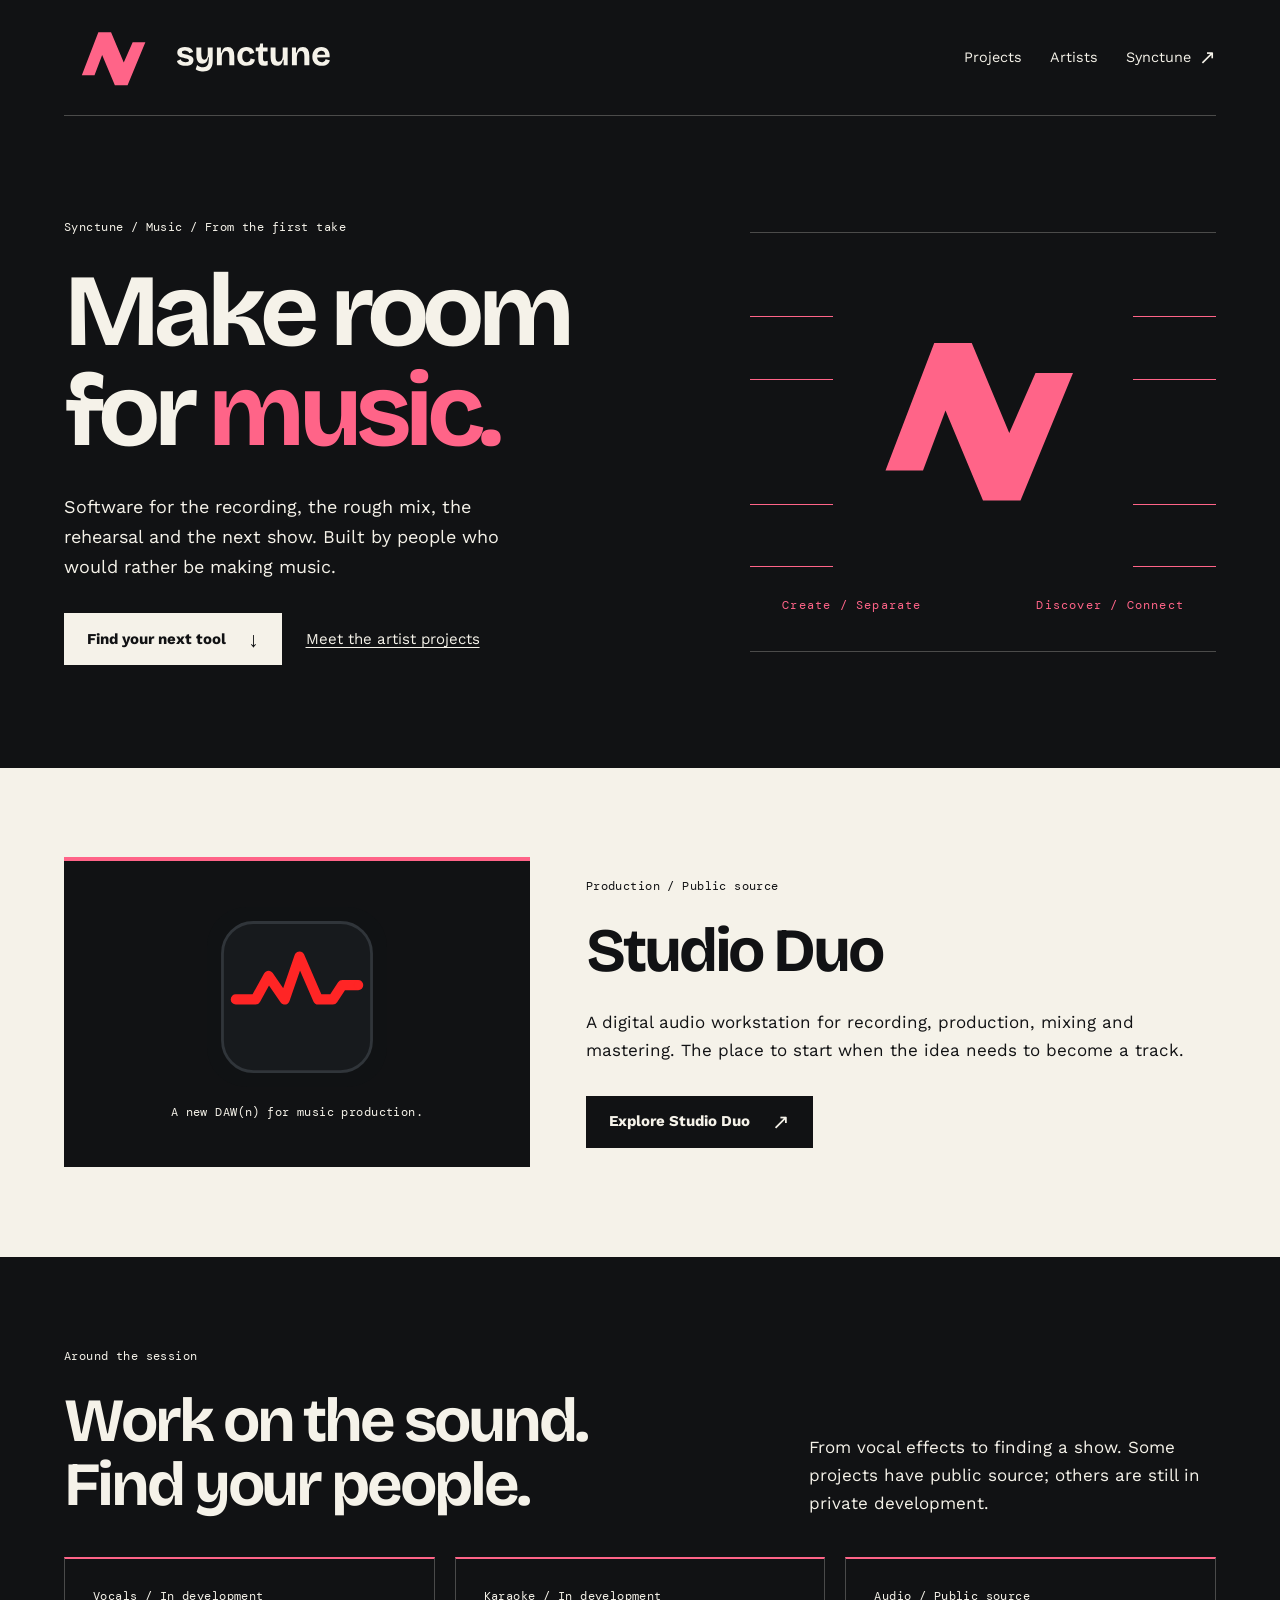
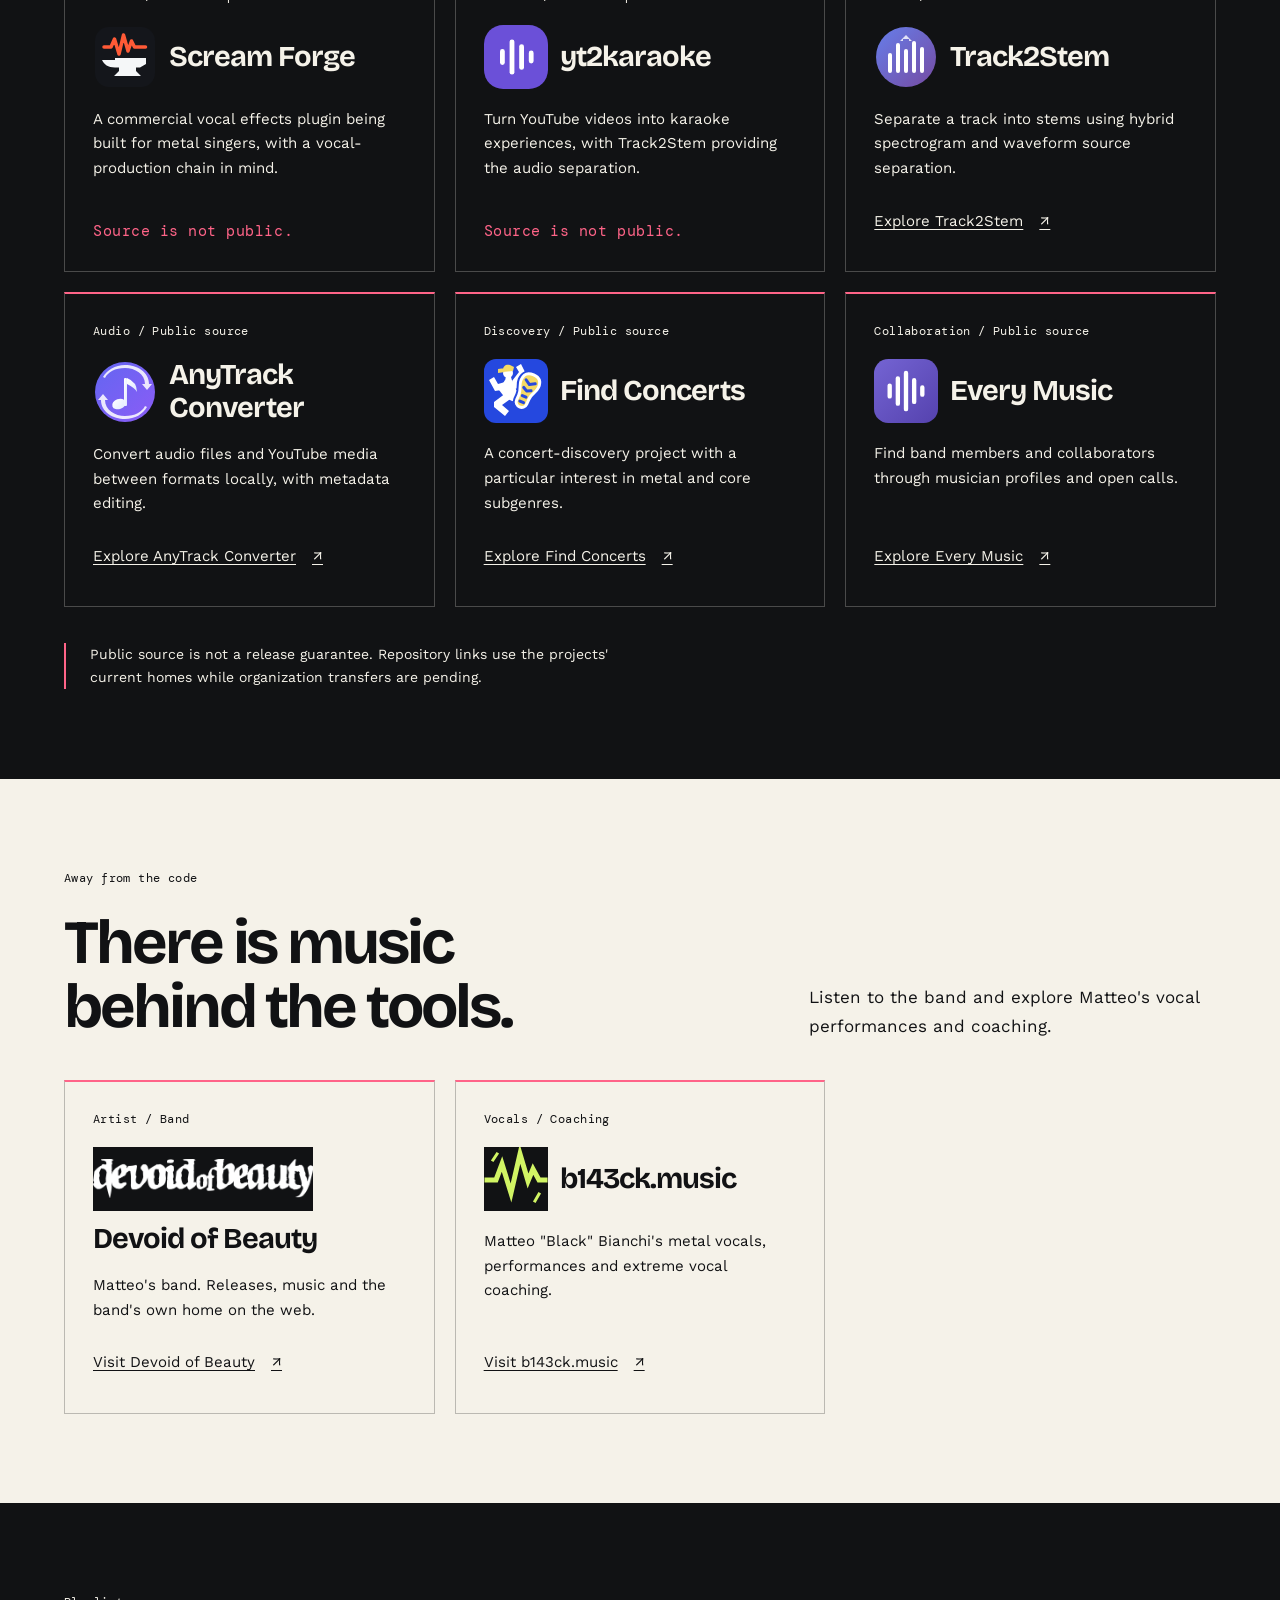
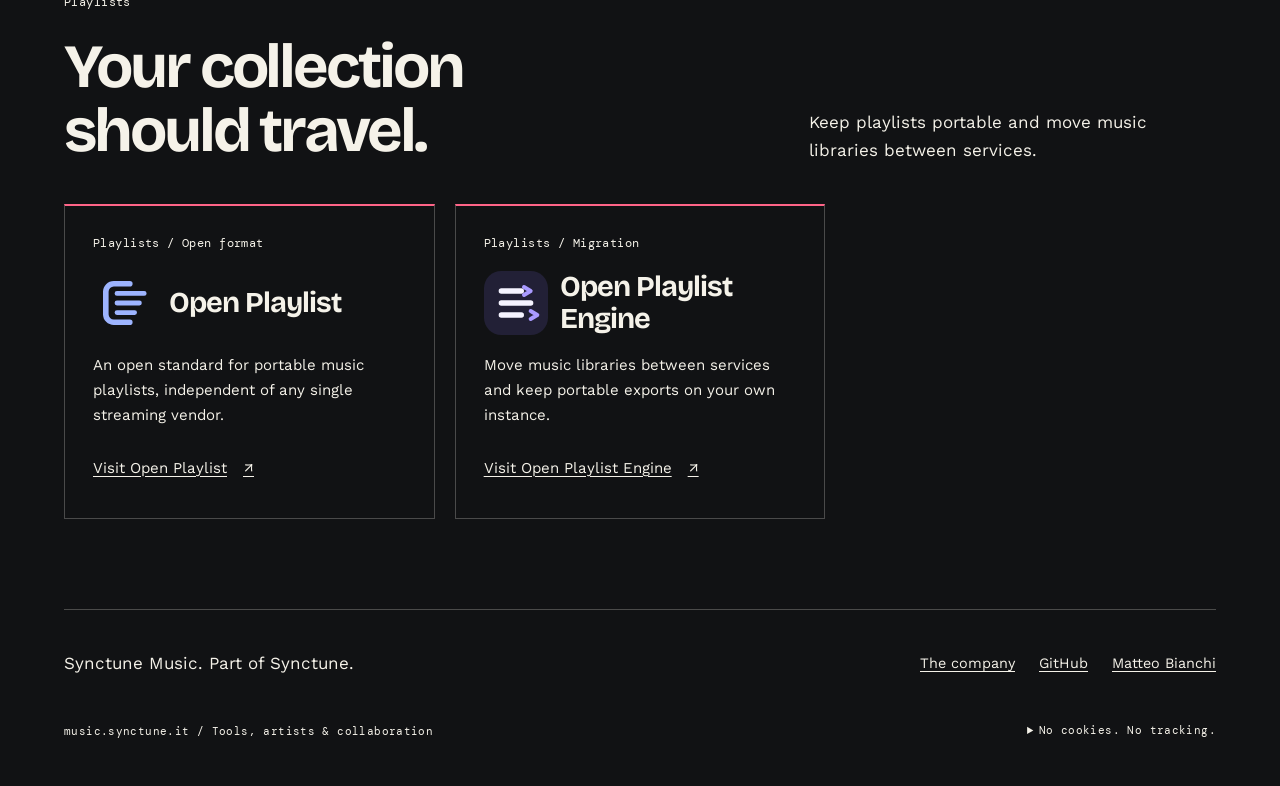
==== commit 4fa15393: "Show project logos for Scream Forge, yt2karaoke, Find Concerts and Every Music" ====
--- a/index.html
+++ b/index.html
@@ -39,12 +39,12 @@
     <section class="section wrap" aria-labelledby="tools-title">
       <div class="section-heading"><div><p class="eyebrow">Around the session</p><h2 id="tools-title">Work on the sound.<br>Find your people.</h2></div><p>From vocal effects to finding a show. Some projects have public source; others are still in private development.</p></div>
       <div class="cards">
-        <article class="card"><p class="meta">Vocals / In development</p><h3>Scream Forge</h3><p>A commercial vocal effects plugin being built for metal singers, with a vocal-production chain in mind.</p><p class="availability">Source is not public.</p></article>
-        <article class="card"><p class="meta">Karaoke / In development</p><h3>yt2karaoke</h3><p>Turn YouTube videos into karaoke experiences, with Track2Stem providing the audio separation.</p><p class="availability">Source is not public.</p></article>
+        <article class="card"><p class="meta">Vocals / In development</p><div class="project-title"><img src="assets/projects/scream-forge.svg" alt="" width="64" height="64" loading="lazy"><h3>Scream Forge</h3></div><p>A commercial vocal effects plugin being built for metal singers, with a vocal-production chain in mind.</p><p class="availability">Source is not public.</p></article>
+        <article class="card"><p class="meta">Karaoke / In development</p><div class="project-title"><img src="assets/projects/yt2karaoke.svg" alt="" width="64" height="64" loading="lazy"><h3>yt2karaoke</h3></div><p>Turn YouTube videos into karaoke experiences, with Track2Stem providing the audio separation.</p><p class="availability">Source is not public.</p></article>
         <article class="card"><p class="meta">Audio / Public source</p><div class="project-title"><img src="assets/projects/track2stem.svg" alt="" width="64" height="64" loading="lazy"><h3>Track2Stem</h3></div><p>Separate a track into stems using hybrid spectrogram and waveform source separation.</p><a class="text-link" href="https://github.com/mbianchidev/track2stem">Explore Track2Stem <span aria-hidden="true">&#8599;</span></a></article>
         <article class="card"><p class="meta">Audio / Public source</p><div class="project-title"><img src="assets/projects/anytrack-converter.svg" alt="" width="64" height="64" loading="lazy"><h3>AnyTrack Converter</h3></div><p>Convert audio files and YouTube media between formats locally, with metadata editing.</p><a class="text-link" href="https://github.com/mbianchidev/anytrack-converter">Explore AnyTrack Converter <span aria-hidden="true">&#8599;</span></a></article>
-        <article class="card"><p class="meta">Discovery / Public source</p><h3>Find Concerts</h3><p>A concert-discovery project with a particular interest in metal and core subgenres.</p><a class="text-link" href="https://github.com/mbianchidev/find-concerts-io">Explore Find Concerts <span aria-hidden="true">&#8599;</span></a></article>
-        <article class="card"><p class="meta">Collaboration / Public source</p><h3>Every Music</h3><p>Find band members and collaborators through musician profiles and open calls.</p><a class="text-link" href="https://github.com/mbianchidev/every-music">Explore Every Music <span aria-hidden="true">&#8599;</span></a></article>
+        <article class="card"><p class="meta">Discovery / Public source</p><div class="project-title"><img src="assets/projects/find-concerts.svg" alt="" width="64" height="64" loading="lazy"><h3>Find Concerts</h3></div><p>A concert-discovery project with a particular interest in metal and core subgenres.</p><a class="text-link" href="https://github.com/mbianchidev/find-concerts-io">Explore Find Concerts <span aria-hidden="true">&#8599;</span></a></article>
+        <article class="card"><p class="meta">Collaboration / Public source</p><div class="project-title"><img src="assets/projects/every-music.svg" alt="" width="64" height="64" loading="lazy"><h3>Every Music</h3></div><p>Find band members and collaborators through musician profiles and open calls.</p><a class="text-link" href="https://github.com/mbianchidev/every-music">Explore Every Music <span aria-hidden="true">&#8599;</span></a></article>
       </div>
       <p class="note">Public source is not a release guarantee. Repository links use the projects' current homes while organization transfers are pending.</p>
     </section>
--- a/assets/styles.css
+++ b/assets/styles.css
@@ -157,7 +157,7 @@
   font-size: 0.9rem;
 }
 
-.site-nav a { text-decoration: none; }
+.site-nav a { gap: 8px; text-decoration: none; }
 .site-nav a:hover { color: var(--signal); text-decoration: underline; }
 
 .eyebrow,
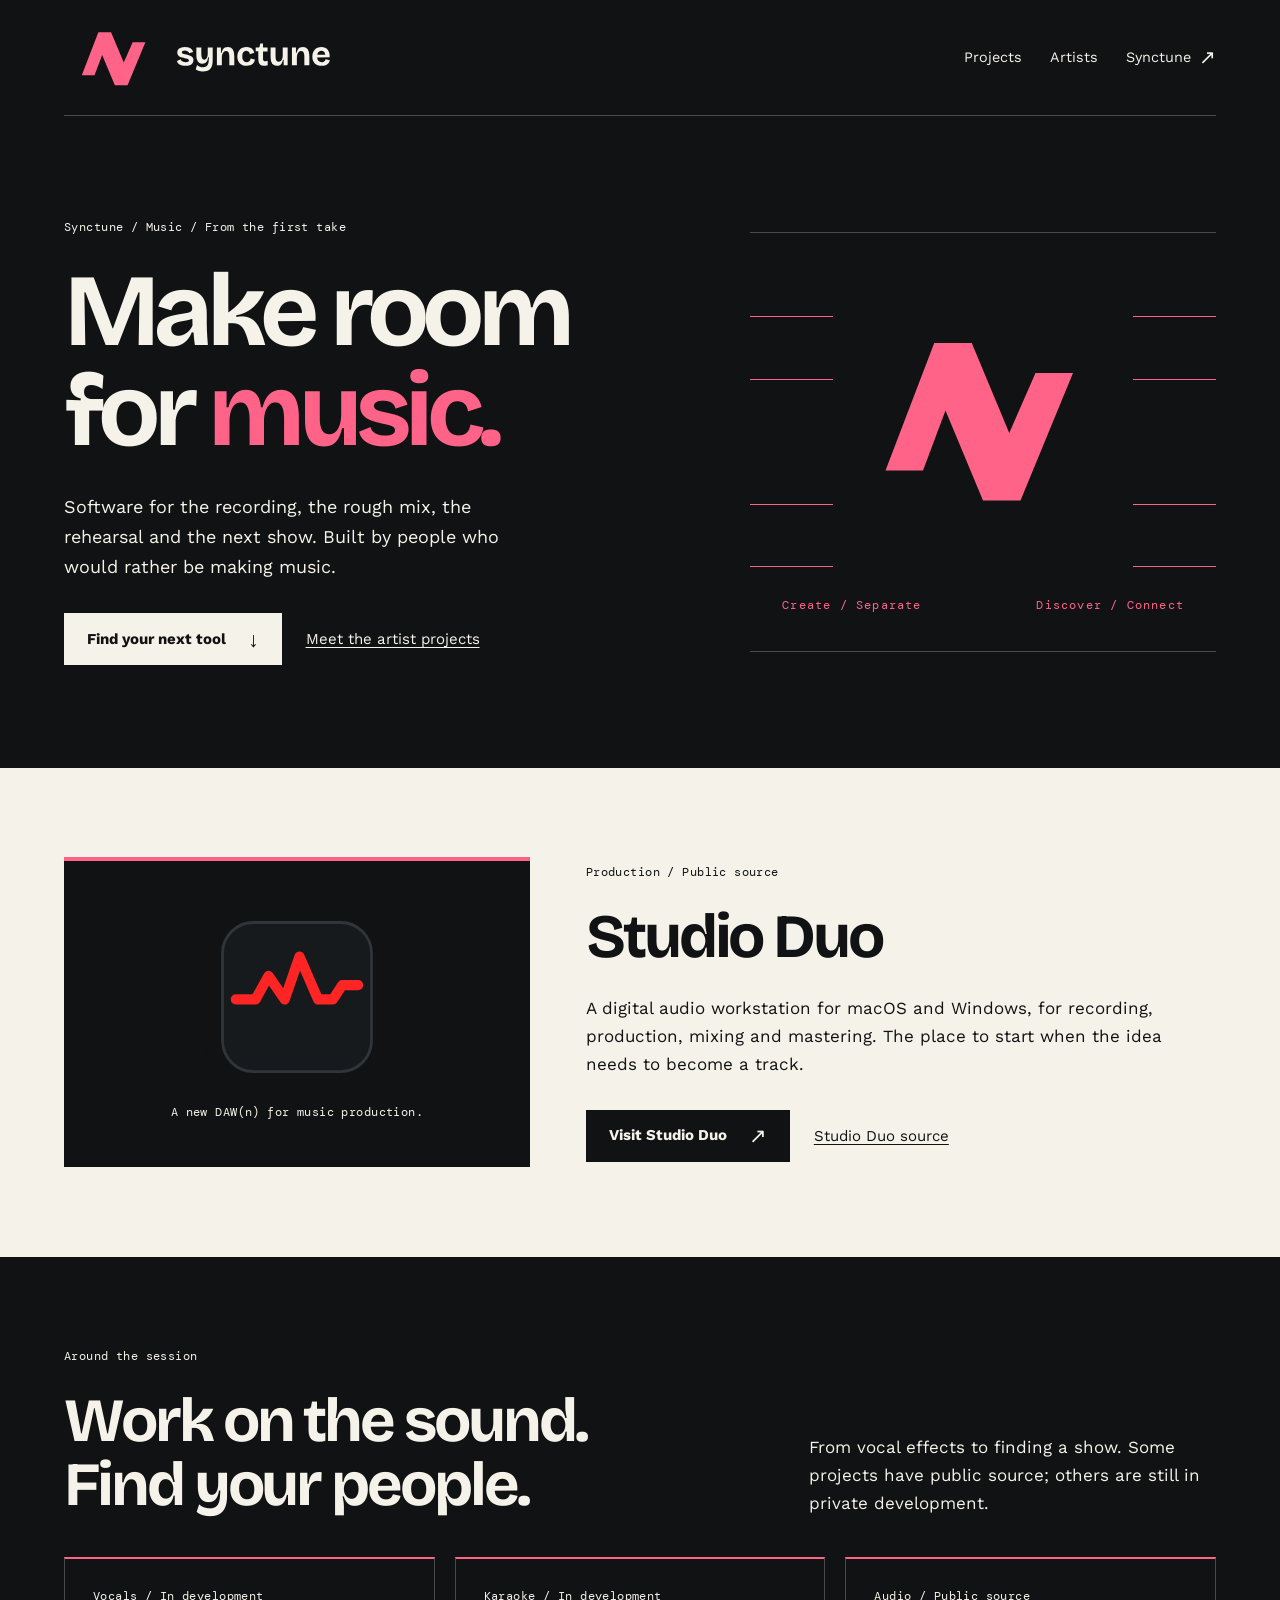
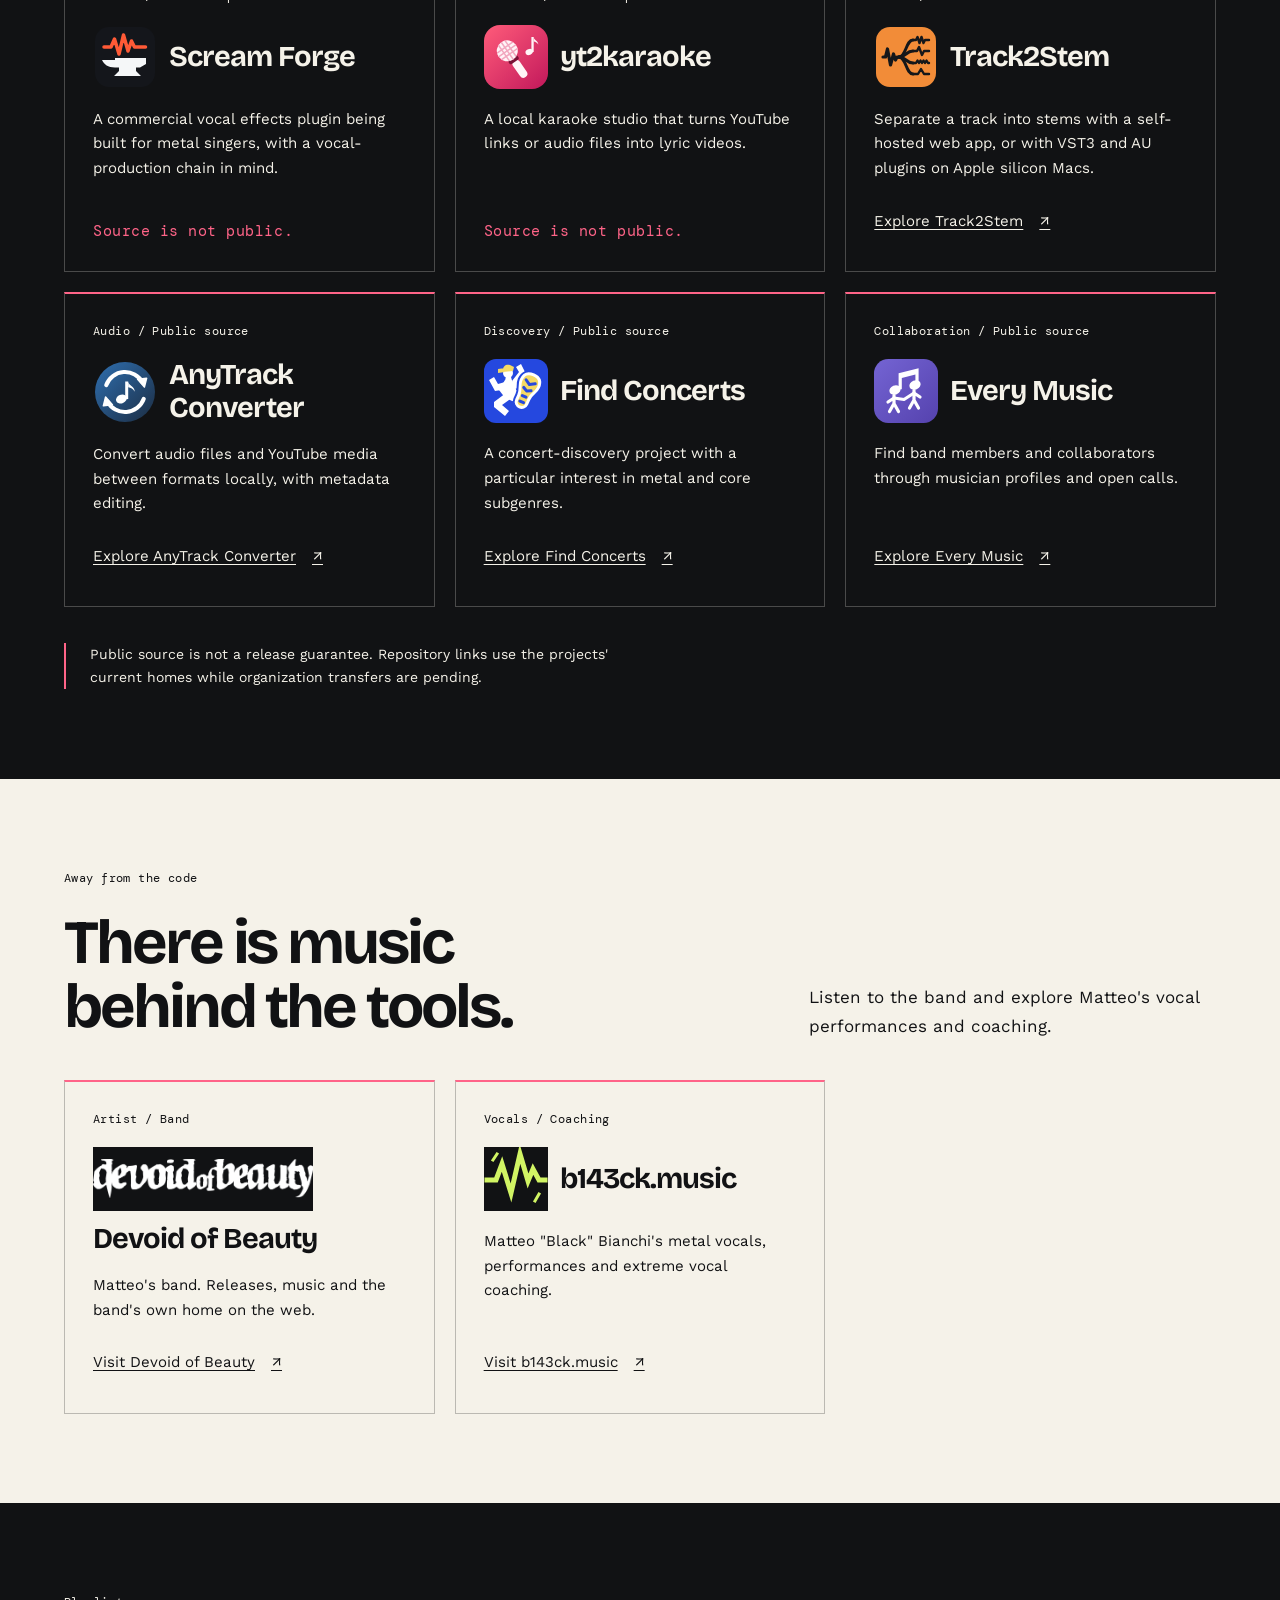
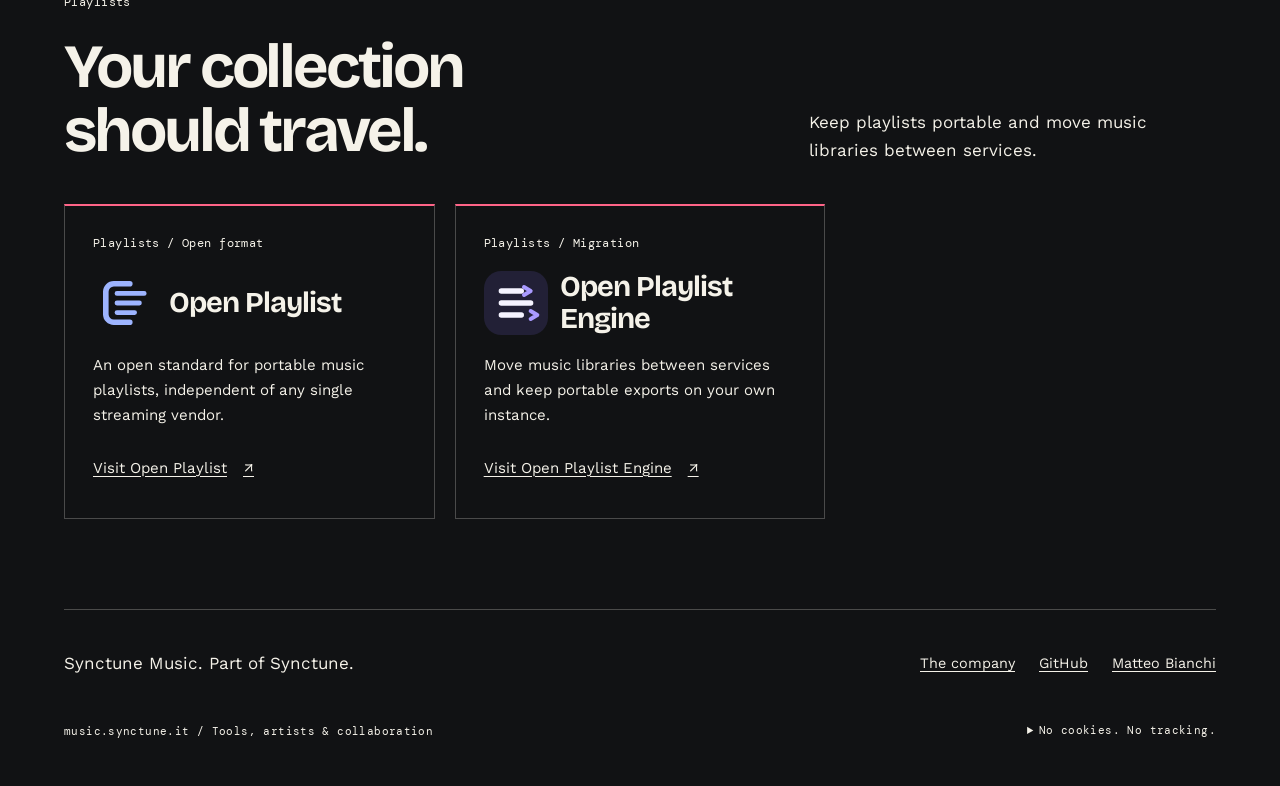
==== commit cbff03da: "Correct project descriptions and link the Studio Duo website yt2karaoke no longer claims Track2Stem " ====
--- a/index.html
+++ b/index.html
@@ -33,15 +33,15 @@
     <section id="projects" class="section light" aria-labelledby="studio-title">
       <div class="feature wrap">
         <div class="feature-art" aria-hidden="true"><img src="assets/projects/studio-duo.svg" alt="" width="1024" height="1024"><p class="meta">A new DAW(n) for music production.</p></div>
-        <div class="feature-copy"><p class="eyebrow">Production / Public source</p><h2 id="studio-title">Studio Duo</h2><p>A digital audio workstation for recording, production, mixing and mastering. The place to start when the idea needs to become a track.</p><div class="actions"><a class="button" href="https://github.com/mbianchidev/studio-duo">Explore Studio Duo <span class="arrow" aria-hidden="true">&#8599;</span></a></div></div>
+        <div class="feature-copy"><p class="eyebrow">Production / Public source</p><h2 id="studio-title">Studio Duo</h2><p>A digital audio workstation for macOS and Windows, for recording, production, mixing and mastering. The place to start when the idea needs to become a track.</p><div class="actions"><a class="button" href="https://mbianchidev.github.io/studio-duo/">Visit Studio Duo <span class="arrow" aria-hidden="true">&#8599;</span></a><a class="text-link" href="https://github.com/mbianchidev/studio-duo">Studio Duo source</a></div></div>
       </div>
     </section>
     <section class="section wrap" aria-labelledby="tools-title">
       <div class="section-heading"><div><p class="eyebrow">Around the session</p><h2 id="tools-title">Work on the sound.<br>Find your people.</h2></div><p>From vocal effects to finding a show. Some projects have public source; others are still in private development.</p></div>
       <div class="cards">
         <article class="card"><p class="meta">Vocals / In development</p><div class="project-title"><img src="assets/projects/scream-forge.svg" alt="" width="64" height="64" loading="lazy"><h3>Scream Forge</h3></div><p>A commercial vocal effects plugin being built for metal singers, with a vocal-production chain in mind.</p><p class="availability">Source is not public.</p></article>
-        <article class="card"><p class="meta">Karaoke / In development</p><div class="project-title"><img src="assets/projects/yt2karaoke.svg" alt="" width="64" height="64" loading="lazy"><h3>yt2karaoke</h3></div><p>Turn YouTube videos into karaoke experiences, with Track2Stem providing the audio separation.</p><p class="availability">Source is not public.</p></article>
-        <article class="card"><p class="meta">Audio / Public source</p><div class="project-title"><img src="assets/projects/track2stem.svg" alt="" width="64" height="64" loading="lazy"><h3>Track2Stem</h3></div><p>Separate a track into stems using hybrid spectrogram and waveform source separation.</p><a class="text-link" href="https://github.com/mbianchidev/track2stem">Explore Track2Stem <span aria-hidden="true">&#8599;</span></a></article>
+        <article class="card"><p class="meta">Karaoke / In development</p><div class="project-title"><img src="assets/projects/yt2karaoke.svg" alt="" width="64" height="64" loading="lazy"><h3>yt2karaoke</h3></div><p>A local karaoke studio that turns YouTube links or audio files into lyric videos.</p><p class="availability">Source is not public.</p></article>
+        <article class="card"><p class="meta">Audio / Public source</p><div class="project-title"><img src="assets/projects/track2stem.svg" alt="" width="64" height="64" loading="lazy"><h3>Track2Stem</h3></div><p>Separate a track into stems with a self-hosted web app, or with VST3 and AU plugins on Apple silicon Macs.</p><a class="text-link" href="https://github.com/mbianchidev/track2stem">Explore Track2Stem <span aria-hidden="true">&#8599;</span></a></article>
         <article class="card"><p class="meta">Audio / Public source</p><div class="project-title"><img src="assets/projects/anytrack-converter.svg" alt="" width="64" height="64" loading="lazy"><h3>AnyTrack Converter</h3></div><p>Convert audio files and YouTube media between formats locally, with metadata editing.</p><a class="text-link" href="https://github.com/mbianchidev/anytrack-converter">Explore AnyTrack Converter <span aria-hidden="true">&#8599;</span></a></article>
         <article class="card"><p class="meta">Discovery / Public source</p><div class="project-title"><img src="assets/projects/find-concerts.svg" alt="" width="64" height="64" loading="lazy"><h3>Find Concerts</h3></div><p>A concert-discovery project with a particular interest in metal and core subgenres.</p><a class="text-link" href="https://github.com/mbianchidev/find-concerts-io">Explore Find Concerts <span aria-hidden="true">&#8599;</span></a></article>
         <article class="card"><p class="meta">Collaboration / Public source</p><div class="project-title"><img src="assets/projects/every-music.svg" alt="" width="64" height="64" loading="lazy"><h3>Every Music</h3></div><p>Find band members and collaborators through musician profiles and open calls.</p><a class="text-link" href="https://github.com/mbianchidev/every-music">Explore Every Music <span aria-hidden="true">&#8599;</span></a></article>
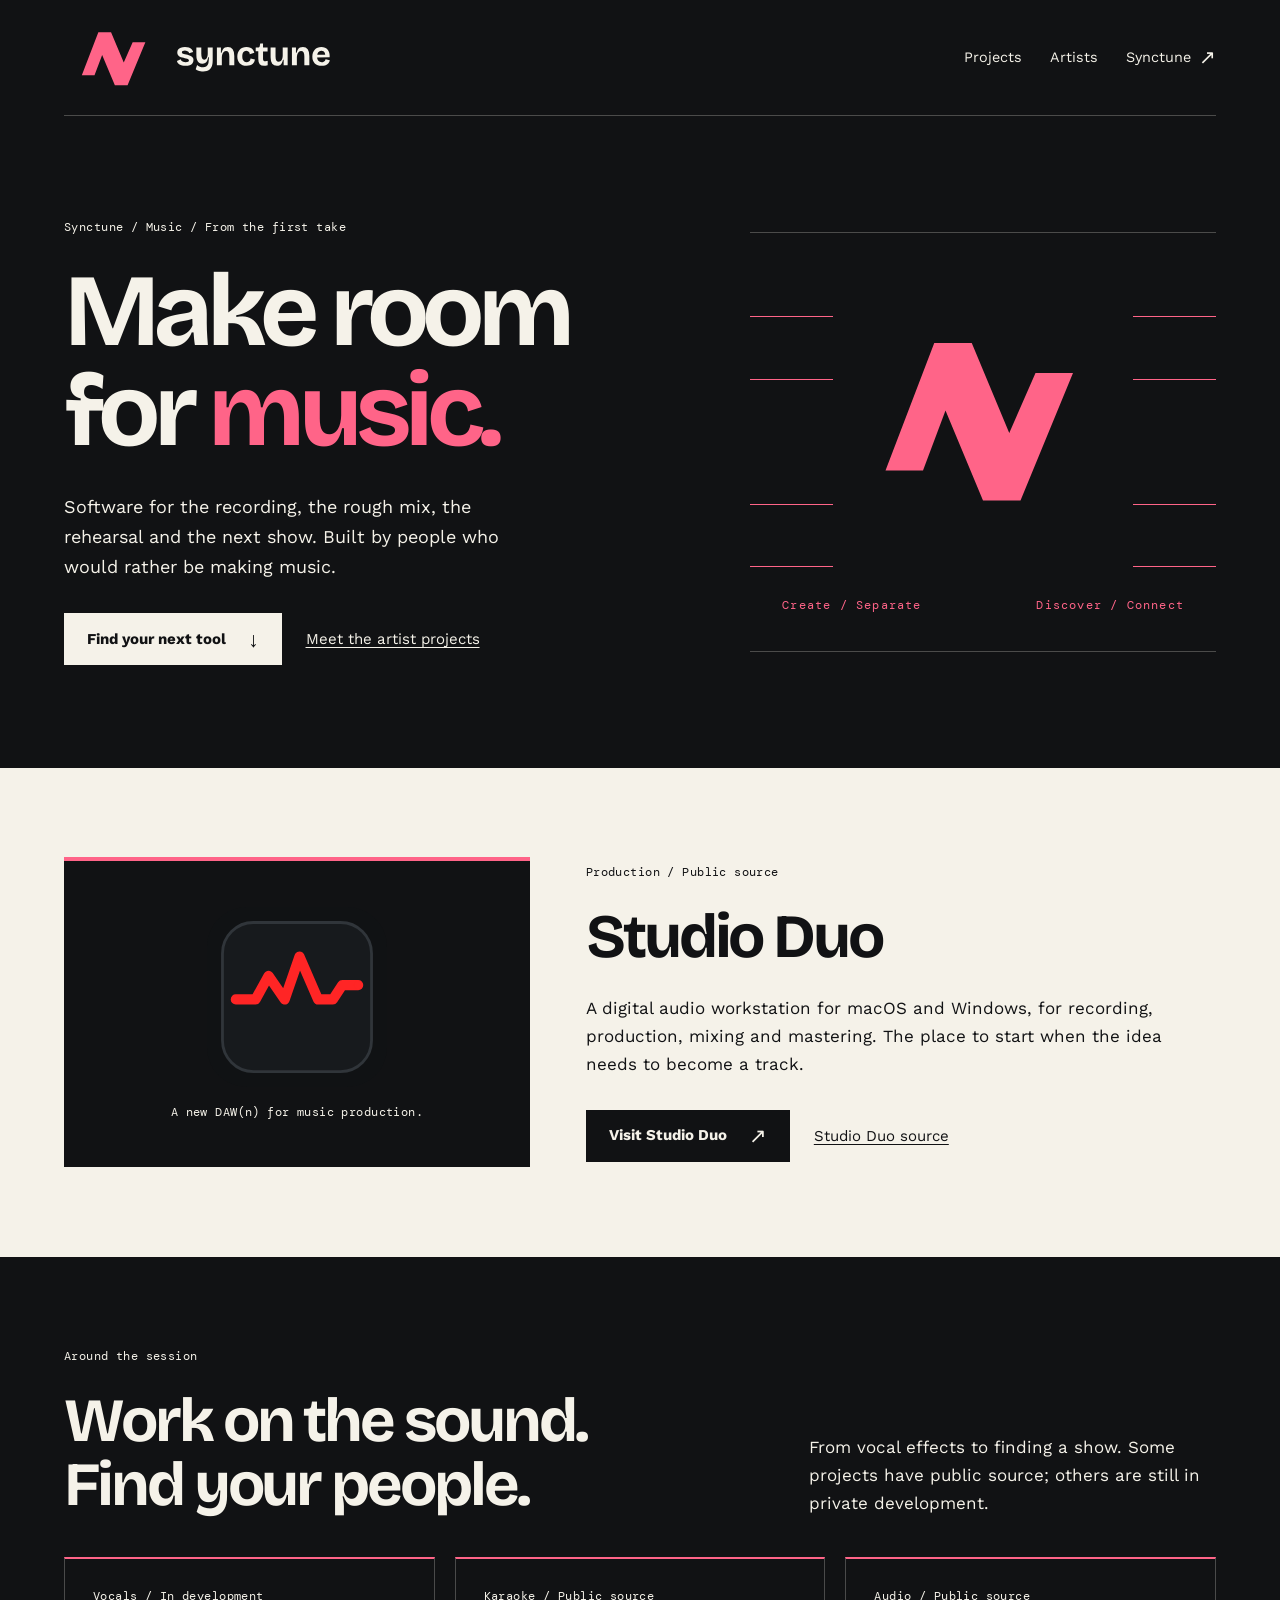
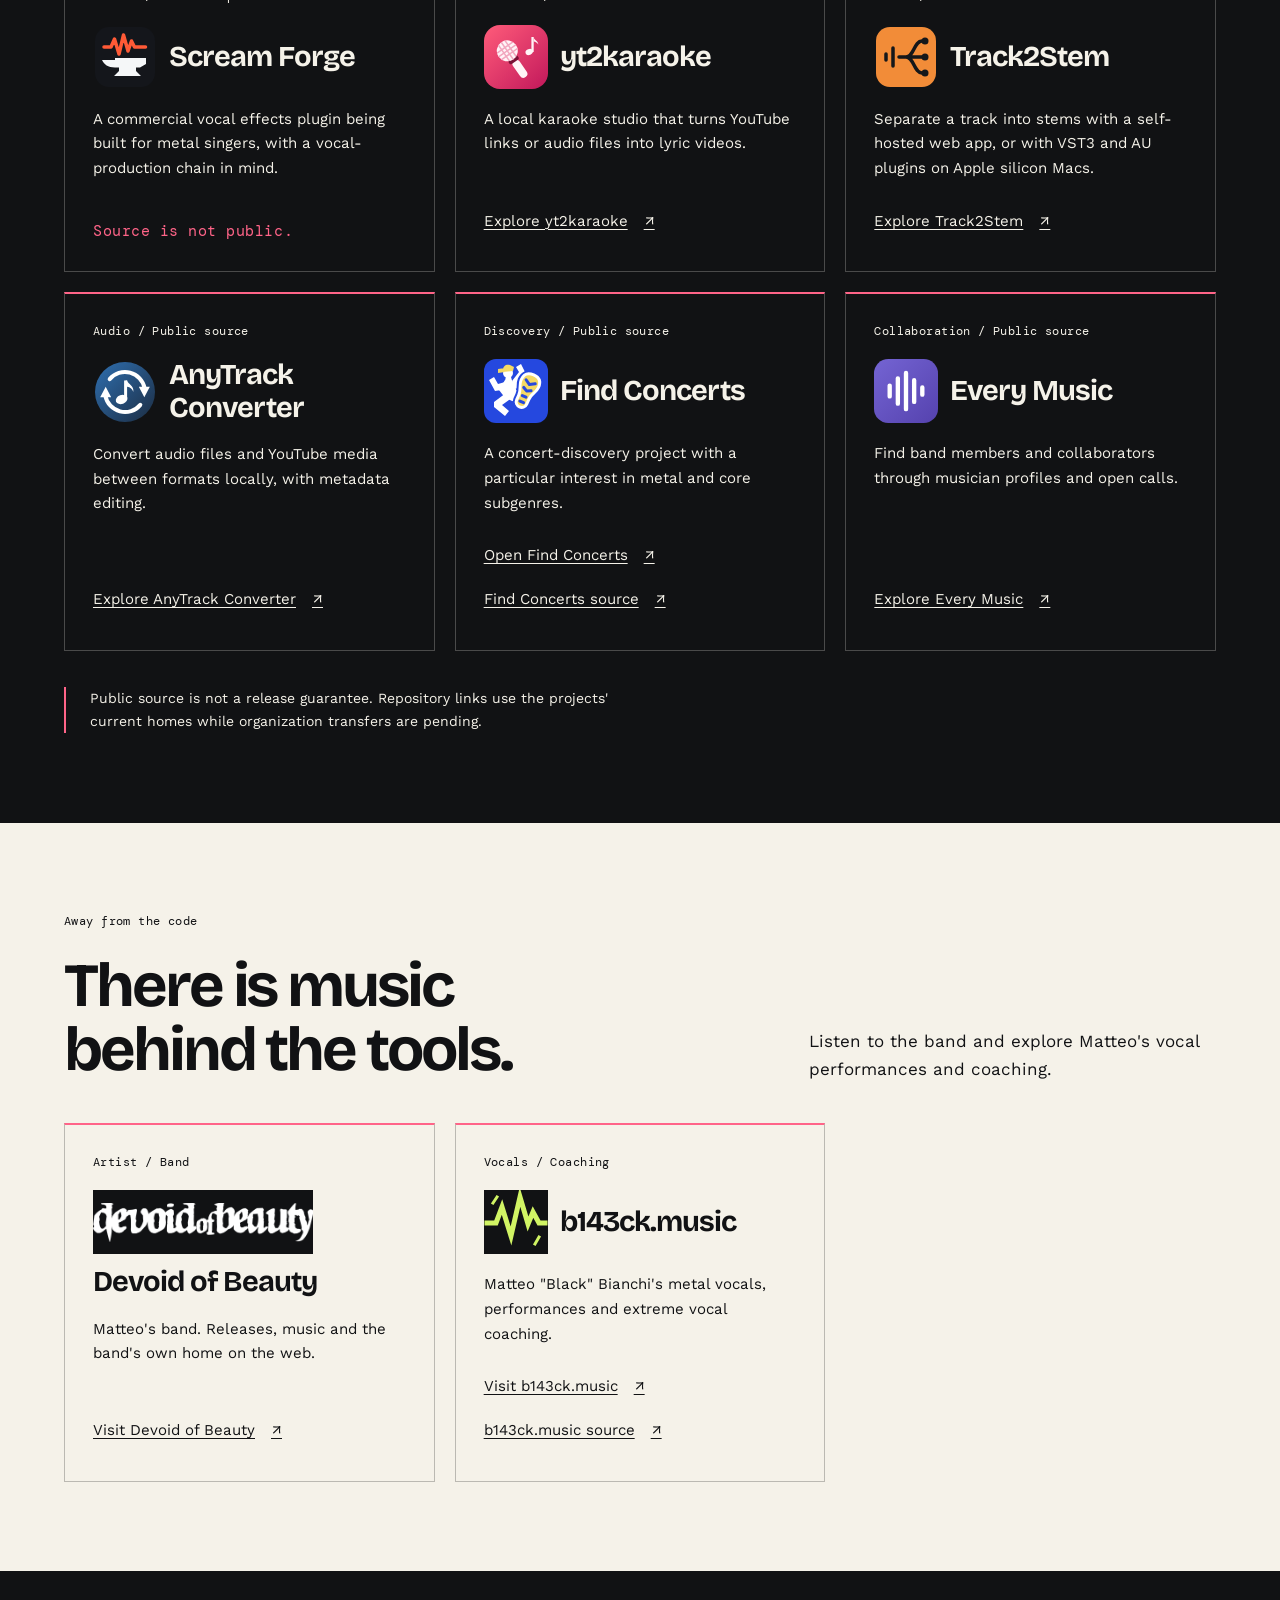
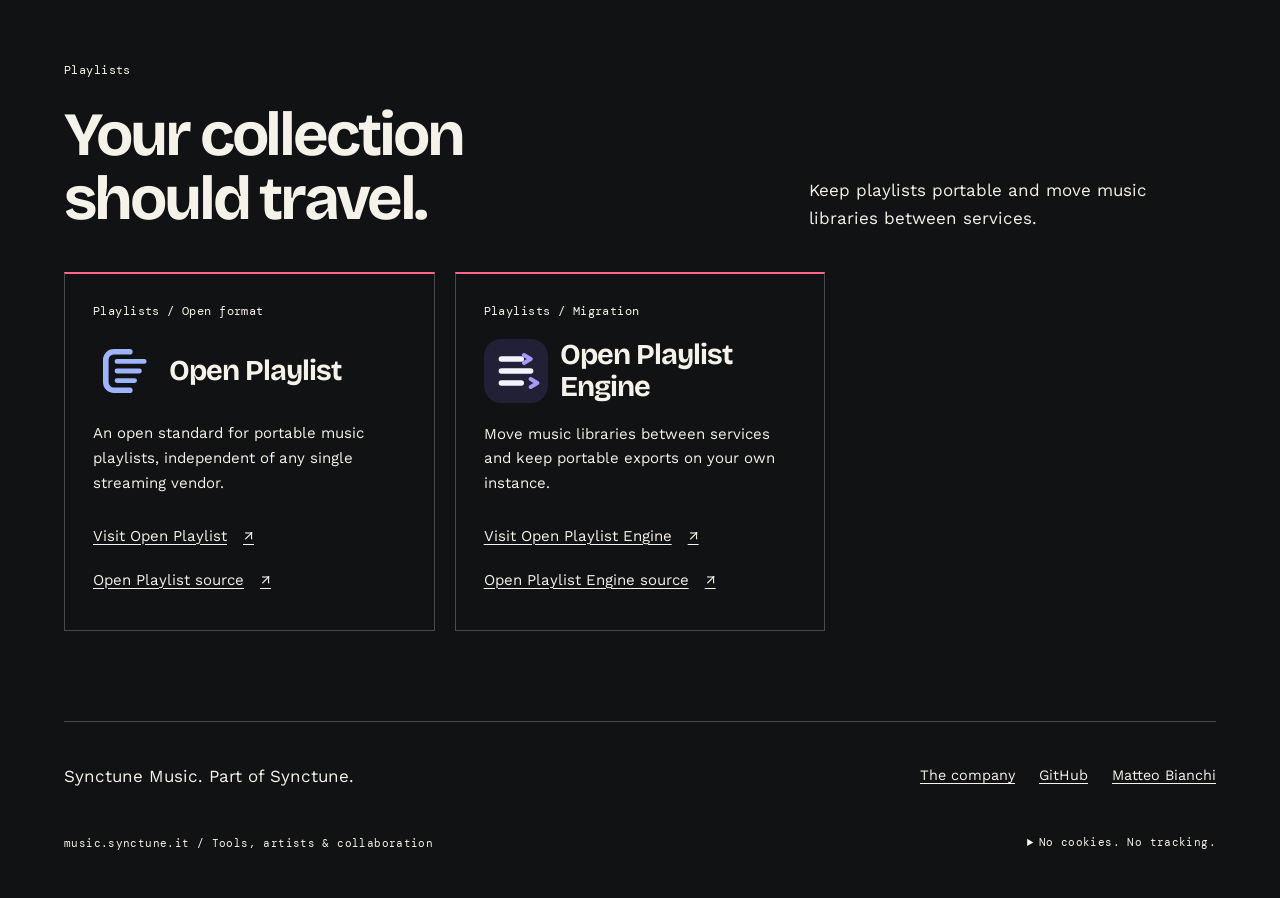
==== commit 0cf2757f: "Mirror the portfolio's music entries yt2karaoke is now public source. Add live-app and source links " ====
--- a/index.html
+++ b/index.html
@@ -40,10 +40,10 @@
       <div class="section-heading"><div><p class="eyebrow">Around the session</p><h2 id="tools-title">Work on the sound.<br>Find your people.</h2></div><p>From vocal effects to finding a show. Some projects have public source; others are still in private development.</p></div>
       <div class="cards">
         <article class="card"><p class="meta">Vocals / In development</p><div class="project-title"><img src="assets/projects/scream-forge.svg" alt="" width="64" height="64" loading="lazy"><h3>Scream Forge</h3></div><p>A commercial vocal effects plugin being built for metal singers, with a vocal-production chain in mind.</p><p class="availability">Source is not public.</p></article>
-        <article class="card"><p class="meta">Karaoke / In development</p><div class="project-title"><img src="assets/projects/yt2karaoke.svg" alt="" width="64" height="64" loading="lazy"><h3>yt2karaoke</h3></div><p>A local karaoke studio that turns YouTube links or audio files into lyric videos.</p><p class="availability">Source is not public.</p></article>
+        <article class="card"><p class="meta">Karaoke / Public source</p><div class="project-title"><img src="assets/projects/yt2karaoke.svg" alt="" width="64" height="64" loading="lazy"><h3>yt2karaoke</h3></div><p>A local karaoke studio that turns YouTube links or audio files into lyric videos.</p><a class="text-link" href="https://github.com/mbianchidev/yt2karaoke">Explore yt2karaoke <span aria-hidden="true">&#8599;</span></a></article>
         <article class="card"><p class="meta">Audio / Public source</p><div class="project-title"><img src="assets/projects/track2stem.svg" alt="" width="64" height="64" loading="lazy"><h3>Track2Stem</h3></div><p>Separate a track into stems with a self-hosted web app, or with VST3 and AU plugins on Apple silicon Macs.</p><a class="text-link" href="https://github.com/mbianchidev/track2stem">Explore Track2Stem <span aria-hidden="true">&#8599;</span></a></article>
         <article class="card"><p class="meta">Audio / Public source</p><div class="project-title"><img src="assets/projects/anytrack-converter.svg" alt="" width="64" height="64" loading="lazy"><h3>AnyTrack Converter</h3></div><p>Convert audio files and YouTube media between formats locally, with metadata editing.</p><a class="text-link" href="https://github.com/mbianchidev/anytrack-converter">Explore AnyTrack Converter <span aria-hidden="true">&#8599;</span></a></article>
-        <article class="card"><p class="meta">Discovery / Public source</p><div class="project-title"><img src="assets/projects/find-concerts.svg" alt="" width="64" height="64" loading="lazy"><h3>Find Concerts</h3></div><p>A concert-discovery project with a particular interest in metal and core subgenres.</p><a class="text-link" href="https://github.com/mbianchidev/find-concerts-io">Explore Find Concerts <span aria-hidden="true">&#8599;</span></a></article>
+        <article class="card"><p class="meta">Discovery / Public source</p><div class="project-title"><img src="assets/projects/find-concerts.svg" alt="" width="64" height="64" loading="lazy"><h3>Find Concerts</h3></div><p>A concert-discovery project with a particular interest in metal and core subgenres.</p><div class="card-links"><a class="text-link" href="https://mbianchidev.github.io/find-concerts-io/">Open Find Concerts <span aria-hidden="true">&#8599;</span></a><a class="text-link" href="https://github.com/mbianchidev/find-concerts-io">Find Concerts source <span aria-hidden="true">&#8599;</span></a></div></article>
         <article class="card"><p class="meta">Collaboration / Public source</p><div class="project-title"><img src="assets/projects/every-music.svg" alt="" width="64" height="64" loading="lazy"><h3>Every Music</h3></div><p>Find band members and collaborators through musician profiles and open calls.</p><a class="text-link" href="https://github.com/mbianchidev/every-music">Explore Every Music <span aria-hidden="true">&#8599;</span></a></article>
       </div>
       <p class="note">Public source is not a release guarantee. Repository links use the projects' current homes while organization transfers are pending.</p>
@@ -52,15 +52,15 @@
       <div class="wrap"><div class="section-heading"><div><p class="eyebrow">Away from the code</p><h2 id="artists-title">There is music<br>behind the tools.</h2></div><p>Listen to the band and explore Matteo's vocal performances and coaching.</p></div>
         <div class="cards">
           <article class="card"><p class="meta">Artist / Band</p><div class="project-title logo-wordmark"><img src="assets/projects/devoid-of-beauty.avif" alt="" width="2000" height="358" loading="lazy"><h3>Devoid of Beauty</h3></div><p>Matteo's band. Releases, music and the band's own home on the web.</p><a class="text-link" href="https://devoidofbeauty.com">Visit Devoid of Beauty <span aria-hidden="true">&#8599;</span></a></article>
-          <article class="card"><p class="meta">Vocals / Coaching</p><div class="project-title"><img src="assets/projects/b143ck.svg" alt="" width="64" height="64" loading="lazy"><h3>b143ck.music</h3></div><p>Matteo "Black" Bianchi's metal vocals, performances and extreme vocal coaching.</p><a class="text-link" href="https://synctune-music.github.io/b143ck.music/">Visit b143ck.music <span aria-hidden="true">&#8599;</span></a></article>
+          <article class="card"><p class="meta">Vocals / Coaching</p><div class="project-title"><img src="assets/projects/b143ck.svg" alt="" width="64" height="64" loading="lazy"><h3>b143ck.music</h3></div><p>Matteo "Black" Bianchi's metal vocals, performances and extreme vocal coaching.</p><div class="card-links"><a class="text-link" href="https://synctune-music.github.io/b143ck.music/">Visit b143ck.music <span aria-hidden="true">&#8599;</span></a><a class="text-link" href="https://github.com/synctune-music/b143ck.music">b143ck.music source <span aria-hidden="true">&#8599;</span></a></div></article>
         </div>
       </div>
     </section>
     <section class="section wrap" aria-labelledby="playlist-title">
       <div class="section-heading"><div><p class="eyebrow">Playlists</p><h2 id="playlist-title">Your collection<br>should travel.</h2></div><p>Keep playlists portable and move music libraries between services.</p></div>
       <div class="cards">
-        <article class="card"><p class="meta">Playlists / Open format</p><div class="project-title"><img src="assets/projects/open-playlist.svg" alt="" width="320" height="320" loading="lazy"><h3>Open Playlist</h3></div><p>An open standard for portable music playlists, independent of any single streaming vendor.</p><a class="text-link" href="https://open-playlist.synctune.it">Visit Open Playlist <span aria-hidden="true">&#8599;</span></a></article>
-        <article class="card"><p class="meta">Playlists / Migration</p><div class="project-title"><img src="assets/projects/open-playlist-engine.svg" alt="" width="48" height="48" loading="lazy"><h3>Open Playlist Engine</h3></div><p>Move music libraries between services and keep portable exports on your own instance.</p><a class="text-link" href="https://op-engine.synctune.it">Visit Open Playlist Engine <span aria-hidden="true">&#8599;</span></a></article>
+        <article class="card"><p class="meta">Playlists / Open format</p><div class="project-title"><img src="assets/projects/open-playlist.svg" alt="" width="320" height="320" loading="lazy"><h3>Open Playlist</h3></div><p>An open standard for portable music playlists, independent of any single streaming vendor.</p><div class="card-links"><a class="text-link" href="https://open-playlist.synctune.it">Visit Open Playlist <span aria-hidden="true">&#8599;</span></a><a class="text-link" href="https://github.com/mbianchidev/open-playlist">Open Playlist source <span aria-hidden="true">&#8599;</span></a></div></article>
+        <article class="card"><p class="meta">Playlists / Migration</p><div class="project-title"><img src="assets/projects/open-playlist-engine.svg" alt="" width="48" height="48" loading="lazy"><h3>Open Playlist Engine</h3></div><p>Move music libraries between services and keep portable exports on your own instance.</p><div class="card-links"><a class="text-link" href="https://op-engine.synctune.it">Visit Open Playlist Engine <span aria-hidden="true">&#8599;</span></a><a class="text-link" href="https://github.com/mbianchidev/open-playlist-engine">Open Playlist Engine source <span aria-hidden="true">&#8599;</span></a></div></article>
       </div>
     </section>
   </main>
--- a/assets/styles.css
+++ b/assets/styles.css
@@ -371,7 +371,9 @@
 
 .card p:not(.meta) { font-size: 0.94rem; }
 .card > a,
-.card > .availability { margin-top: auto; }
+.card > .availability,
+.card > .card-links { margin-top: auto; }
+.card-links { display: flex; flex-wrap: wrap; column-gap: 24px; }
 .availability { padding-top: 8px; color: var(--signal); }
 .light .availability { color: var(--ink); }
 
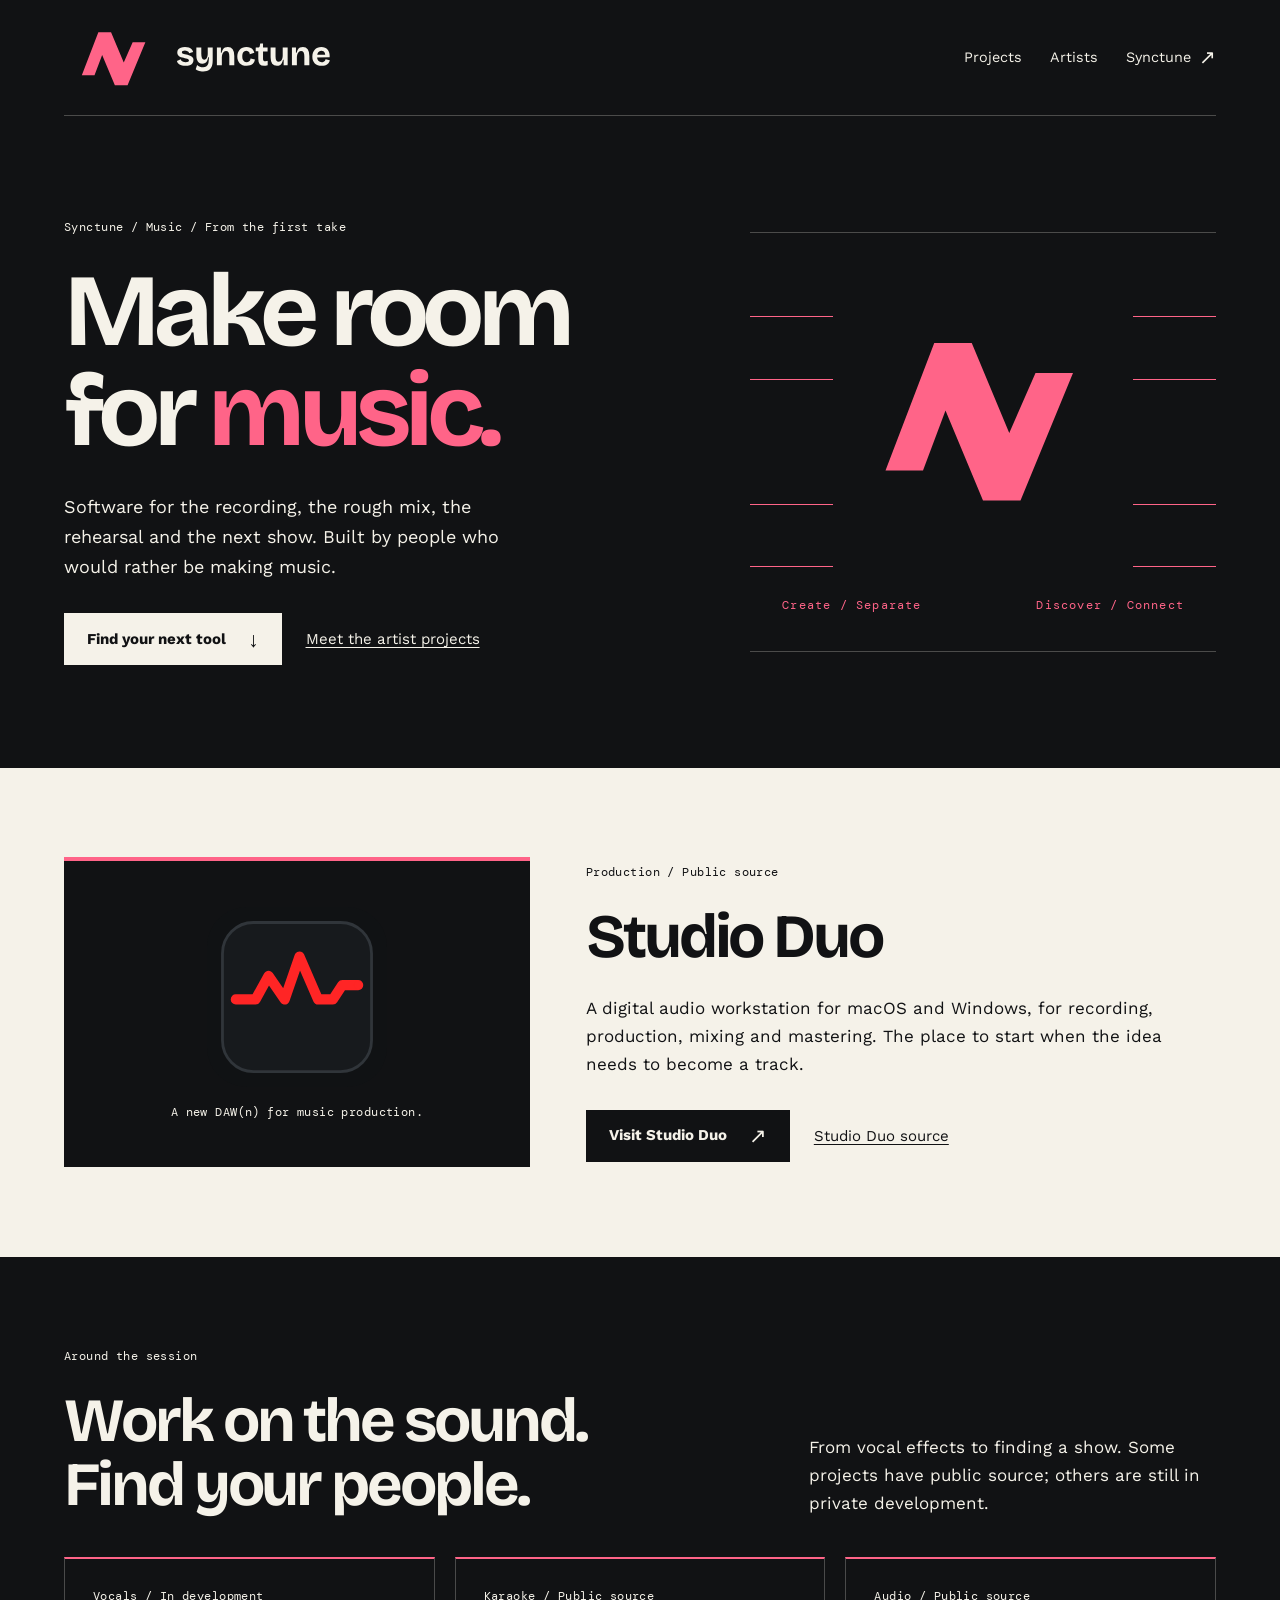
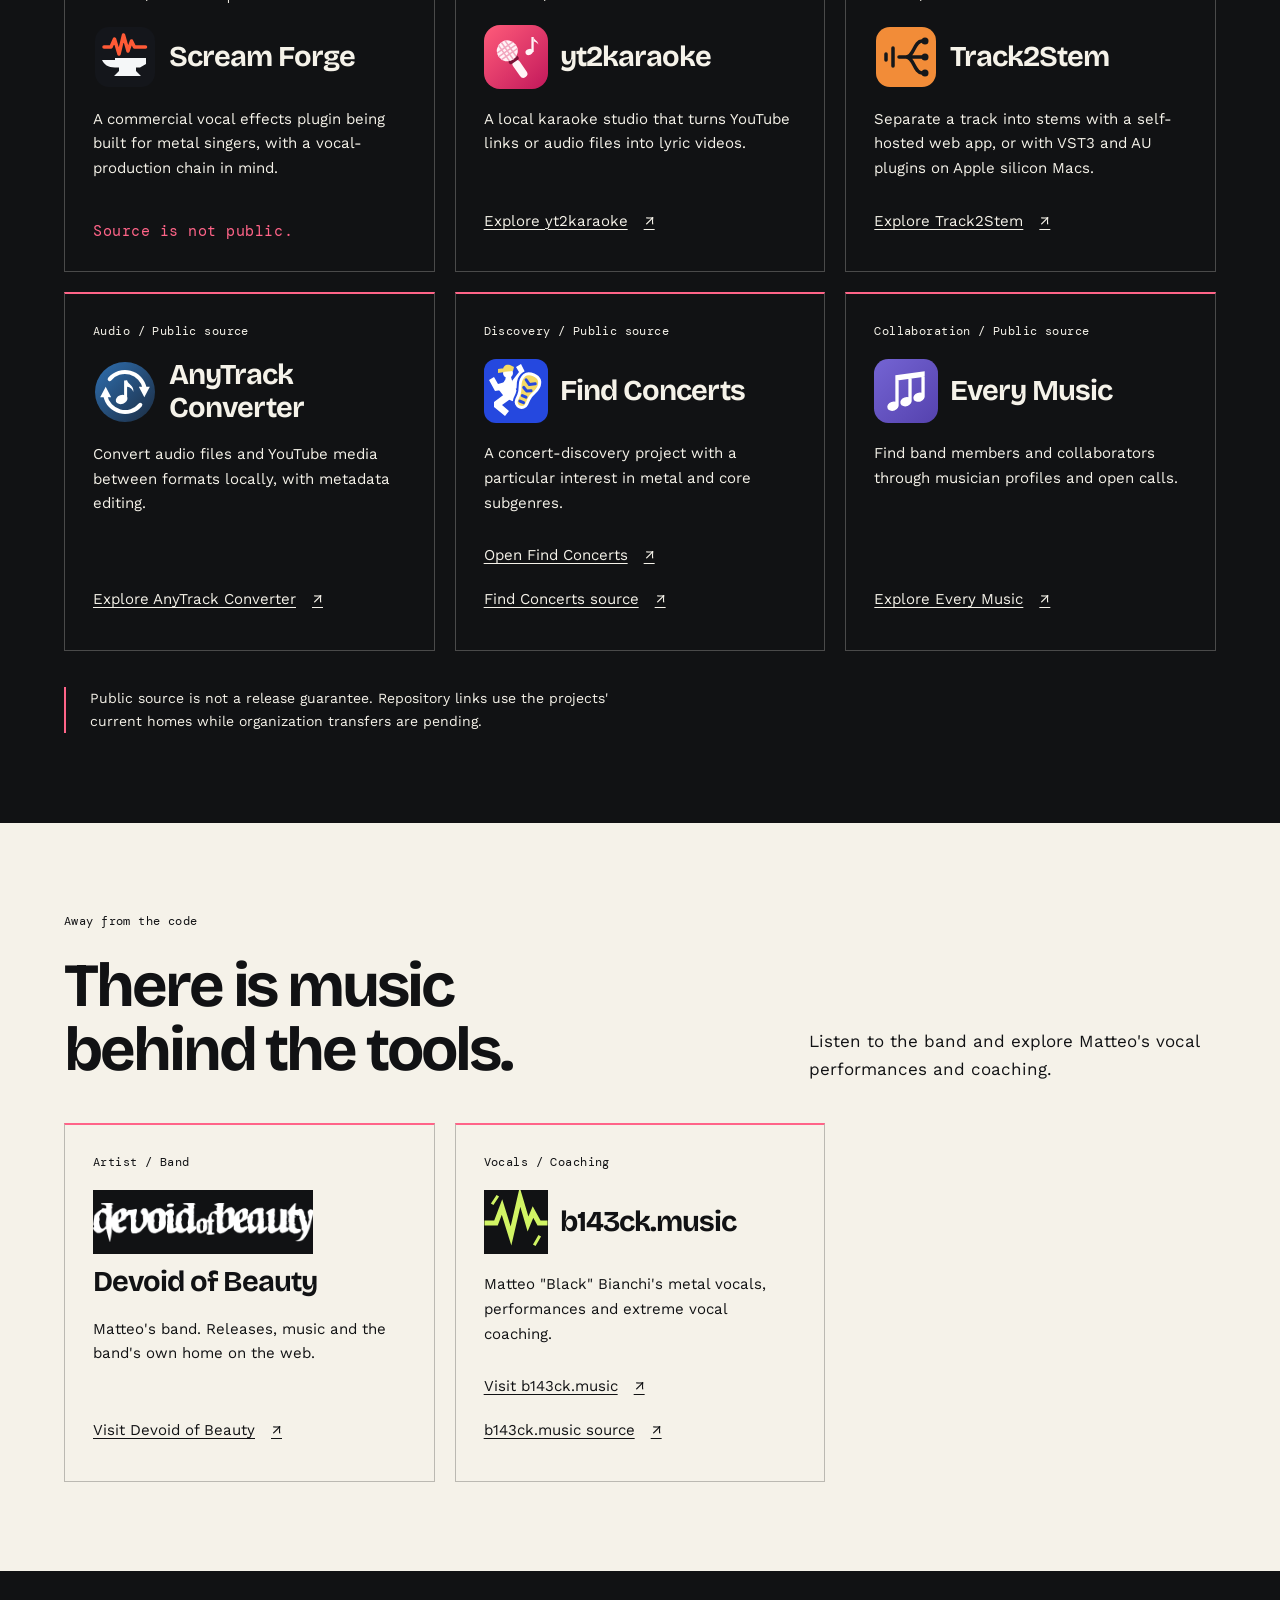
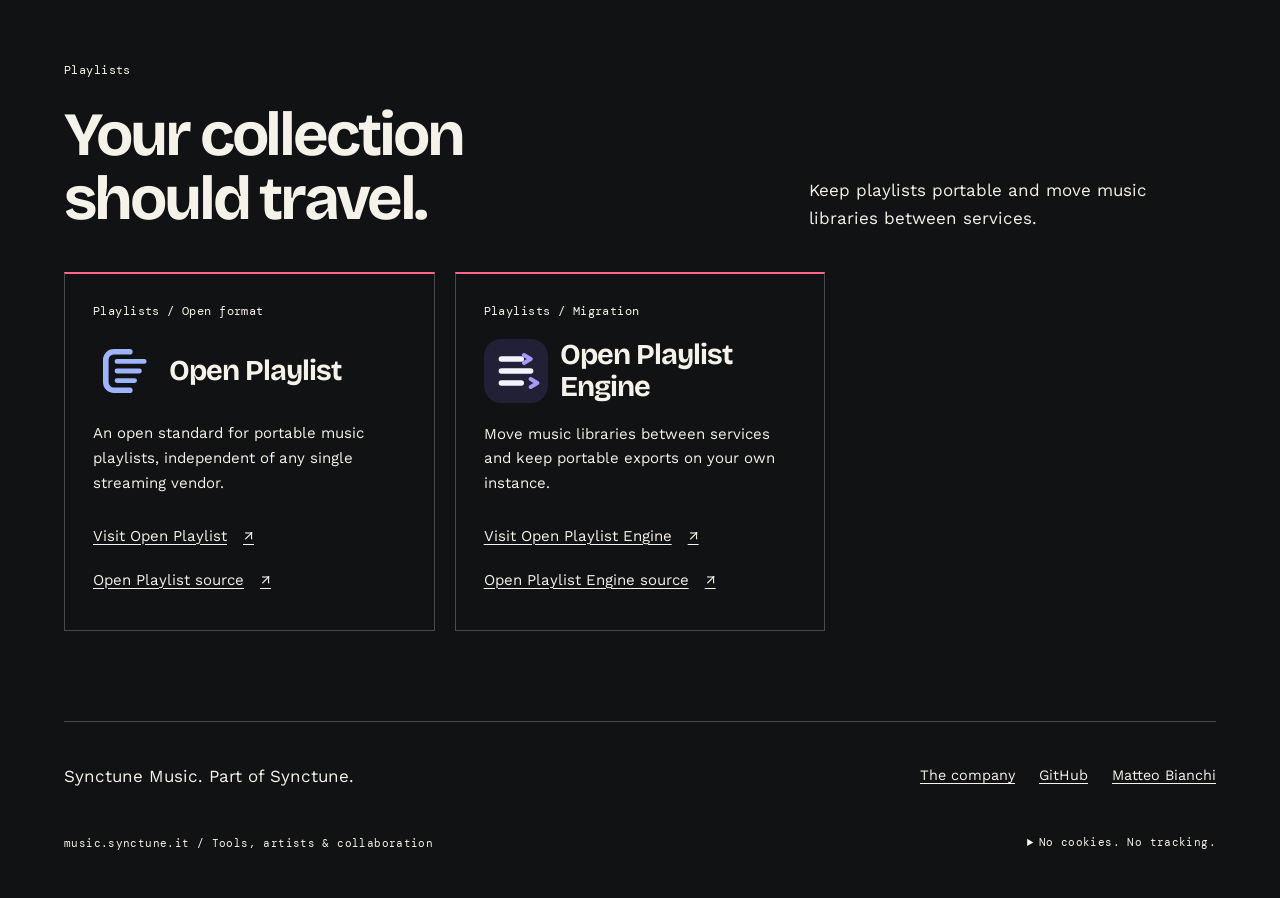
==== commit cca7676d: "Link home as ./ instead of index.html The brand link now lands on the clean root URL instead of /ind" ====
--- a/index.html
+++ b/index.html
@@ -22,7 +22,7 @@
 <body>
   <a class="skip-link" href="#main">Skip to content</a>
   <header class="site-header wrap">
-    <a class="brand" href="index.html"><img src="assets/logo.svg" alt="Synctune Music home" width="881" height="320"></a>
+    <a class="brand" href="./"><img src="assets/logo.svg" alt="Synctune Music home" width="881" height="320"></a>
     <nav class="site-nav" aria-label="Main navigation"><a href="#projects">Projects</a><a href="#artists">Artists</a><a href="https://synctune.it">Synctune <span class="arrow" aria-hidden="true">&#8599;</span></a></nav>
   </header>
   <main id="main" tabindex="-1">
@@ -52,7 +52,7 @@
       <div class="wrap"><div class="section-heading"><div><p class="eyebrow">Away from the code</p><h2 id="artists-title">There is music<br>behind the tools.</h2></div><p>Listen to the band and explore Matteo's vocal performances and coaching.</p></div>
         <div class="cards">
           <article class="card"><p class="meta">Artist / Band</p><div class="project-title logo-wordmark"><img src="assets/projects/devoid-of-beauty.avif" alt="" width="2000" height="358" loading="lazy"><h3>Devoid of Beauty</h3></div><p>Matteo's band. Releases, music and the band's own home on the web.</p><a class="text-link" href="https://devoidofbeauty.com">Visit Devoid of Beauty <span aria-hidden="true">&#8599;</span></a></article>
-          <article class="card"><p class="meta">Vocals / Coaching</p><div class="project-title"><img src="assets/projects/b143ck.svg" alt="" width="64" height="64" loading="lazy"><h3>b143ck.music</h3></div><p>Matteo "Black" Bianchi's metal vocals, performances and extreme vocal coaching.</p><div class="card-links"><a class="text-link" href="https://synctune-music.github.io/b143ck.music/">Visit b143ck.music <span aria-hidden="true">&#8599;</span></a><a class="text-link" href="https://github.com/synctune-music/b143ck.music">b143ck.music source <span aria-hidden="true">&#8599;</span></a></div></article>
+          <article class="card"><p class="meta">Vocals / Coaching</p><div class="project-title"><img src="assets/projects/b143ck.svg" alt="" width="64" height="64" loading="lazy"><h3>b143ck.music</h3></div><p>Matteo "Black" Bianchi's metal vocals, performances and extreme vocal coaching.</p><div class="card-links"><a class="text-link" href="https://b143ck.synctune.it">Visit b143ck.music <span aria-hidden="true">&#8599;</span></a><a class="text-link" href="https://github.com/synctune-music/b143ck.music">b143ck.music source <span aria-hidden="true">&#8599;</span></a></div></article>
         </div>
       </div>
     </section>
